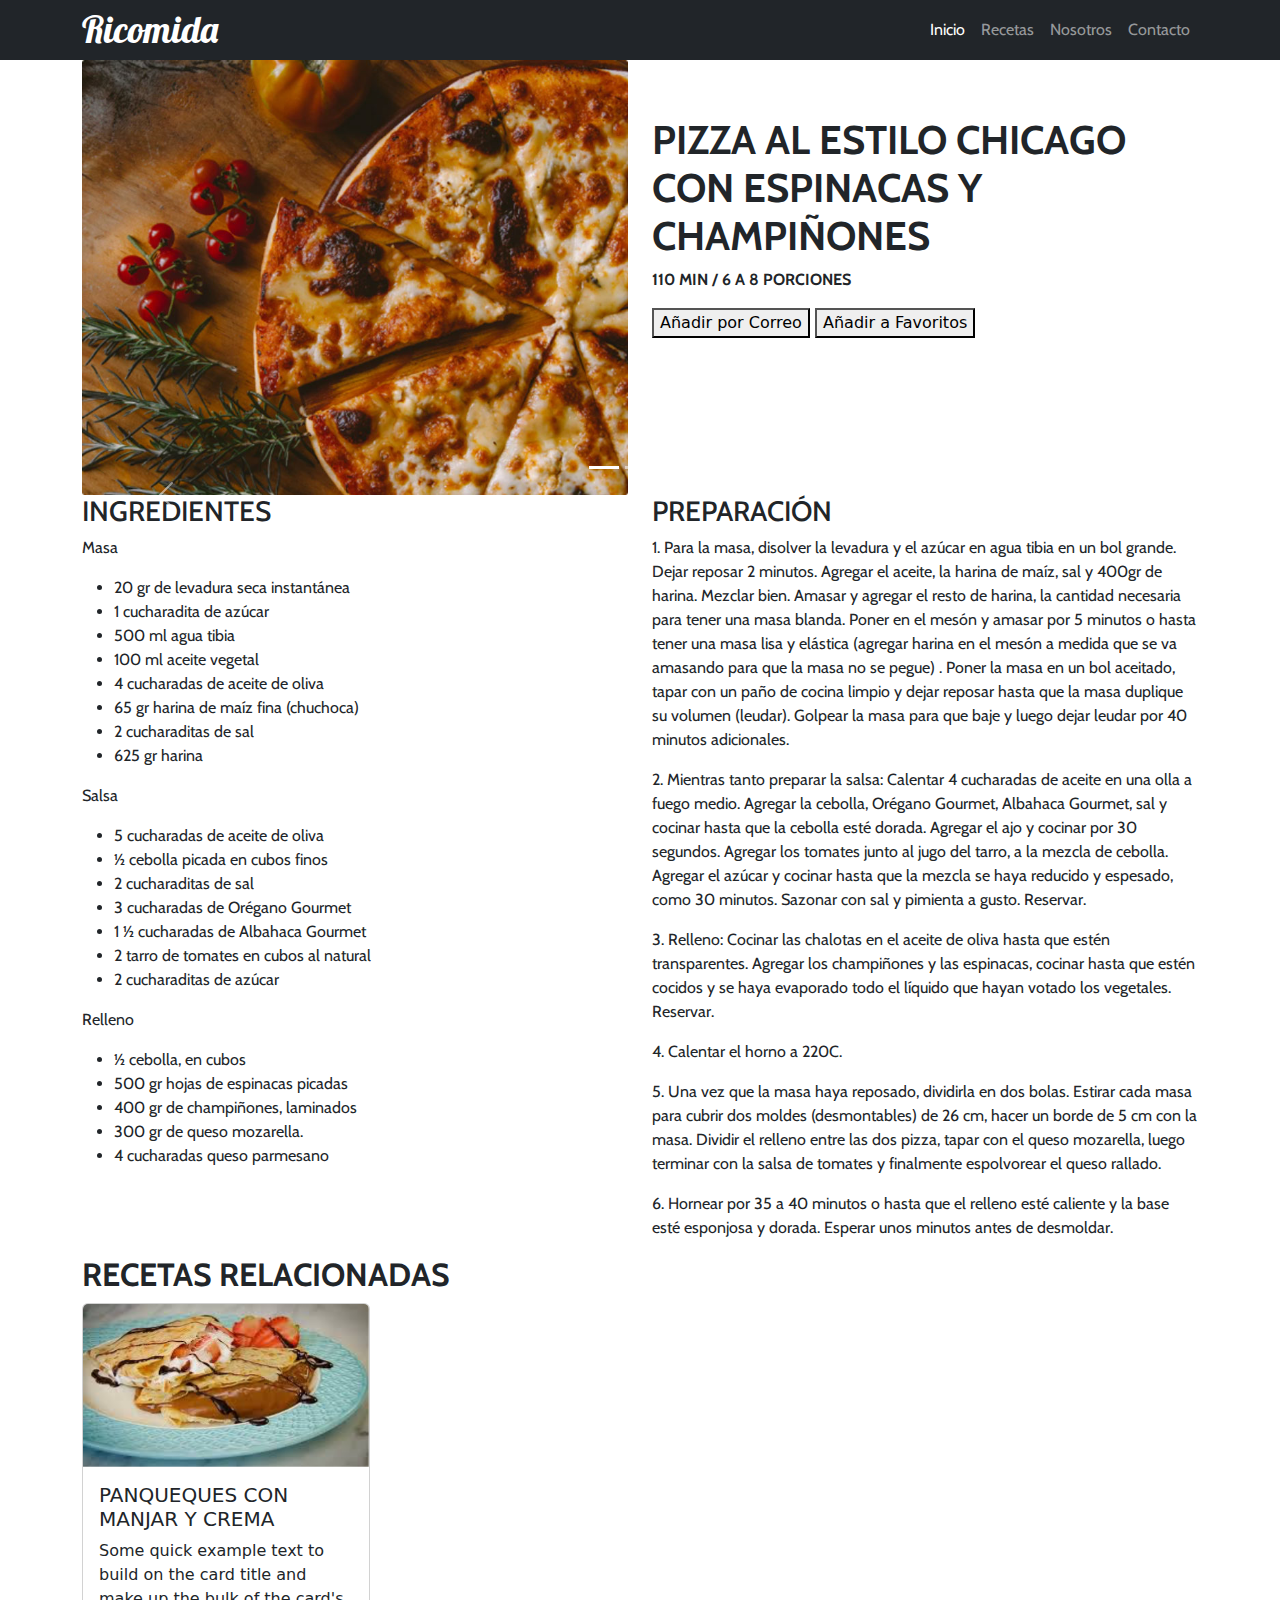
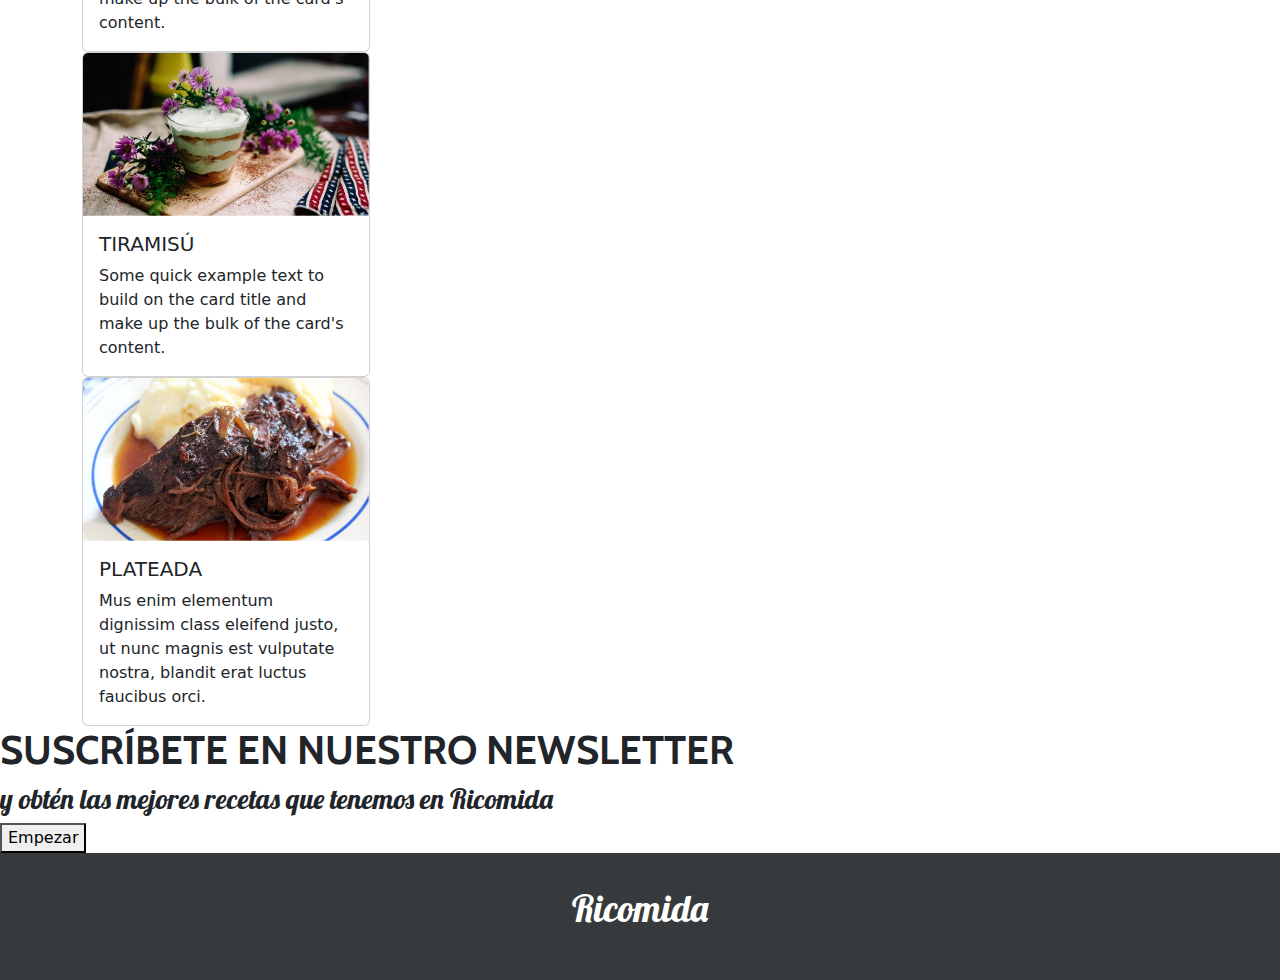
==== ricomida.html @ 4d466d56 "Correccion seccion receta" ====
<!DOCTYPE html>
<html lang="es">
  <head>
    <meta charset="UTF-8" />
    <meta name="viewport" content="width=device-width, initial-scale=1.0" />
    <title>Ricomida</title>
    <link
      href="https://cdn.jsdelivr.net/npm/bootstrap@5.3.3/dist/css/bootstrap.min.css"
      rel="stylesheet"
      integrity="sha384-QWTKZyjpPEjISv5WaRU9OFeRpok6YctnYmDr5pNlyT2bRjXh0JMhjY6hW+ALEwIH"
      crossorigin="anonymous"
    />
    <link rel="stylesheet" href="./assets/css/ricomida.css" />
  </head>
  <body>
    <nav class="navbar navbar-expand-lg bg-dark" data-bs-theme="dark">
      <div class="container">
        <a class="navbar-brand nav-titulo" href="#">Ricomida</a>
        <button
          class="navbar-toggler"
          type="button"
          data-bs-toggle="collapse"
          data-bs-target="#navbarSupportedContent"
          aria-controls="navbarSupportedContent"
          aria-expanded="false"
          aria-label="Toggle navigation"
        >
          <span class="navbar-toggler-icon"></span>
        </button>
        <div class="collapse navbar-collapse" id="navbarSupportedContent">
          <ul class="navbar-nav ms-auto mb-2 mb-lg-0 cabin-Regular">
            <li class="nav-item">
              <a class="nav-link active" aria-current="page" href="#">Inicio</a>
            </li>
            <li class="nav-item">
              <a class="nav-link" href="#">Recetas</a>
            </li>
            </li>
            <li class="nav-item">
              <a class="nav-link" href="#">Nosotros</a>
            </li>
            <li class="nav-item">
              <a class="nav-link" href="#">Contacto</a>
            </li>

        </ul>
        </div>
      </div>
    </nav>
    <header>
      <div class="container">
        <div class="row">
          <div class="col-lg-6 col-xl-6">
            <img src="./assets/img/principal.jpg" alt="imgen pizza" class="img-fluid"/>
          </div>
          <div class="col-lg-6 col-xl-6">
            <h2 class="cabin-Bold texto">
              PIZZA AL ESTILO CHICAGO CON ESPINACAS Y CHAMPIÑONES
            </h2>
            <div>
              <p class="cabin-Bold">110 MIN / 6 A 8 PORCIONES</p>
            </div>
            <div>
              <button>Añadir por Correo</button>
              <button>Añadir a Favoritos</button>
            </div>
          </div>
        </div>
      </div>
    </header>
    <main>
      <div class="container">
        <section>
          <div id="carouselExampleIndicators" class="carousel slide">
            <div class="carousel-indicators">
              <button
                type="button"
                data-bs-target="#carouselExampleIndicators"
                data-bs-slide-to="0"
                class="active"
                aria-current="true"
                aria-label="Slide 1"
              ></button>
              <button
                type="button"
                data-bs-target="#carouselExampleIndicators"
                data-bs-slide-to="1"
                aria-label="Slide 2"
              ></button>
              <button
                type="button"
                data-bs-target="#carouselExampleIndicators"
                data-bs-slide-to="2"
                aria-label="Slide 3"
              ></button>
            </div>
            <div class="carousel-inner">
              <div class="carousel-item">
                <img
                  src="./assets/img/slider-1.png"
                  class="d-block w-100"
                  alt="imagen del carrusel"
                />
                <img
                  src="./assets/img/slider-2.png"
                  class="d-block w-100"
                  alt="imagen del carrusel"
                />
                <img
                  src="./assets/img/slider-3.png"
                  class="d-block w-100"
                  alt="imagen del carrusel"
                />
                <img
                  src="./assets/img/slider-4.png"
                  class="d-block w-100"
                  alt="imagen del carrusel"
                />
              </div>
              <div class="carousel-item">
                <img
                  src="./assets/img/slider-5.png"
                  class="d-block w-100"
                  alt="imagen del carrusel"
                />
                <img
                  src="./assets/img/slider-6.png"
                  class="d-block w-100"
                  alt="imagen del carrusel"
                />
                <img
                  src="./assets/img/slider-7.png"
                  class="d-block w-100"
                  alt="imagen del carrusel"
                />
                <img
                  src="./assets/img/slider-8.png"
                  class="d-block w-100"
                  alt="imagen del carrusel"
                />
              </div>
            </div>
            <button
              class="carousel-control-prev"
              type="button"
              data-bs-target="#carouselExampleIndicators"
              data-bs-slide="prev"
            >
              <span
                class="carousel-control-prev-icon"
                aria-hidden="true"
              ></span>
              <span class="visually-hidden">Previous</span>
            </button>
            <button
              class="carousel-control-next"
              type="button"
              data-bs-target="#carouselExampleIndicators"
              data-bs-slide="next"
            >
              <span
                class="carousel-control-next-icon"
                aria-hidden="true"
              ></span>
              <span class="visually-hidden">Next</span>
            </button>
          </div>
        </section>
        <section>
          <div class="row cabin-Regular">
            <div class="col-lg-6 col-xl-6">
              <h3>INGREDIENTES</h3>
              <p>Masa</p>
              <ul>
                <li>20 gr de levadura seca instantánea</li>
                <li>1 cucharadita de azúcar</li>
                <li>500 ml agua tibia</li>
                <li>100 ml aceite vegetal</li>
                <li>4 cucharadas de aceite de oliva</li>
                <li>65 gr harina de maíz fina (chuchoca)</li>
                <li>2 cucharaditas de sal</li>
                <li>625 gr harina</li>
              </ul>
              <p>Salsa</p>
              <ul>
                <li>5 cucharadas de aceite de oliva</li>
                <li>½ cebolla picada en cubos finos</li>
                <li>2 cucharaditas de sal</li>
                <li>3 cucharadas de Orégano Gourmet</li>
                <li>1 ½ cucharadas de Albahaca Gourmet</li>
                <li>2 tarro de tomates en cubos al natural</li>
                <li>2 cucharaditas de azúcar</li>
              </ul>
              <p>Relleno</p>
              <ul>
                <li>½ cebolla, en cubos</li>
                <li>500 gr hojas de espinacas picadas</li>
                <li>400 gr de champiñones, laminados</li>
                <li>300 gr de queso mozarella.</li>
                <li>4 cucharadas queso parmesano</li>
              </ul>
            </div>
          <div class="col-lg-6 col-xl-6">
            <h3>PREPARACIÓN</h3>
            <p>
              1. Para la masa, disolver la levadura y el azúcar en agua tibia en
              un bol grande. Dejar reposar 2 minutos. Agregar el aceite, la
              harina de maíz, sal y 400gr de harina. Mezclar bien. Amasar y
              agregar el resto de harina, la cantidad necesaria para tener una
              masa blanda. Poner en el mesón y amasar por 5 minutos o hasta
              tener una masa lisa y elástica (agregar harina en el mesón a
              medida que se va amasando para que la masa no se pegue) . Poner la
              masa en un bol aceitado, tapar con un paño de cocina limpio y
              dejar reposar hasta que la masa duplique su volumen (leudar).
              Golpear la masa para que baje y luego dejar leudar por 40 minutos
              adicionales.
            </p>
            <p>
              2. Mientras tanto preparar la salsa: Calentar 4 cucharadas de
              aceite en una olla a fuego medio. Agregar la cebolla, Orégano
              Gourmet, Albahaca Gourmet, sal y cocinar hasta que la cebolla esté
              dorada. Agregar el ajo y cocinar por 30 segundos. Agregar los
              tomates junto al jugo del tarro, a la mezcla de cebolla. Agregar
              el azúcar y cocinar hasta que la mezcla se haya reducido y
              espesado, como 30 minutos. Sazonar con sal y pimienta a gusto.
              Reservar.
            </p>
            <p>
              3. Relleno: Cocinar las chalotas en el aceite de oliva hasta que
              estén transparentes. Agregar los champiñones y las espinacas,
              cocinar hasta que estén cocidos y se haya evaporado todo el
              líquido que hayan votado los vegetales. Reservar.
            </p>
            <p>4. Calentar el horno a 220C.</p>
            <p>
              5. Una vez que la masa haya reposado, dividirla en dos bolas.
              Estirar cada masa para cubrir dos moldes (desmontables) de 26 cm,
              hacer un borde de 5 cm con la masa. Dividir el relleno entre las
              dos pizza, tapar con el queso mozarella, luego terminar con la
              salsa de tomates y finalmente espolvorear el queso rallado.
            </p>

            <p>
              6. Hornear por 35 a 40 minutos o hasta que el relleno esté
              caliente y la base esté esponjosa y dorada. Esperar unos minutos
              antes de desmoldar.
            </p>
          </div>
          </div>
        </section>
        <section>
          <div class="row">
            <h2 class="cabin-Bold">RECETAS RELACIONADAS</h2>
            <article>
              <div class="card" style="width: 18rem">
                <img
                  src="./assets/img/recipe-card-1.png"
                  class="card-img-top"
                  alt="..."
                />
                <div class="card-body">
                  <h5 class="card-title">PANQUEQUES CON MANJAR Y CREMA</h5>
                  <p class="card-text">
                    Some quick example text to build on the card title and make
                    up the bulk of the card's content.
                  </p>
                </div>
              </div>
            </article>
            <article>
              <div class="card" style="width: 18rem">
                <img
                  src="./assets/img/recipe-card-2.png"
                  class="card-img-top"
                  alt="..."
                />
                <div class="card-body">
                  <h5 class="card-title">TIRAMISÚ</h5>
                  <p class="card-text">
                    Some quick example text to build on the card title and make
                    up the bulk of the card's content.
                  </p>
                </div>
              </div>
            </article>
            <article>
              <div class="card" style="width: 18rem">
                <img
                  src="./assets/img/recipe-card-3.png"
                  class="card-img-top"
                  alt="..."
                />
                <div class="card-body">
                  <h5 class="card-title">PLATEADA</h5>
                  <p class="card-text">
                    Mus enim elementum dignissim class eleifend justo, ut nunc
                    magnis est vulputate nostra, blandit erat luctus faucibus
                    orci.
                  </p>
                </div>
              </div>
            </article>
          </div>
        </section>
      </div>
      <section>
        <h1 class="cabin-Bold">SUSCRÍBETE EN NUESTRO NEWSLETTER</h1>
        <h3 class="lobster-regular">
          y obtén las mejores recetas que tenemos en <span>Ricomida</span>
        </h3>
        <button type="button">Empezar</button>
      </section>
    </main>
    <footer>
      <p class="lobster-regular">Ricomida</p>
    </footer>
    <script
      src="https://cdn.jsdelivr.net/npm/bootstrap@5.3.3/dist/js/bootstrap.bundle.min.js"
      integrity="sha384-YvpcrYf0tY3lHB60NNkmXc5s9fDVZLESaAA55NDzOxhy9GkcIdslK1eN7N6jIeHz"
      crossorigin="anonymous"
    ></script>
    <script
      src="https://code.jquery.com/jquery-3.7.1.js"
      integrity="sha256-eKhayi8LEQwp4NKxN+CfCh+3qOVUtJn3QNZ0TciWLP4="
      crossorigin="anonymous"
    ></script>
  </body>
</html>
---- assets/css/ricomida.css ----
@import url('https://fonts.googleapis.com/css2?family=Cabin:ital,wght@0,400..700;1,400..700&family=Lobster&display=swap');

:root{
 --negro: #373A3C;
 --gris: #dddddd;
}

/* fonts */

.cabin-Regular {
    font-family: "Cabin", sans-serif;
    font-optical-sizing: auto;
    font-weight: 400;
    font-style: normal;
    font-variation-settings:
        "wdth" 100;
}

.cabin-Bold {
    font-family: "Cabin", sans-serif;
    font-optical-sizing: auto;
    font-weight: 700;
    font-style: normal;
    font-variation-settings:
        "wdth" 100;
}

.lobster-regular {
    font-family: "Lobster", sans-serif;
    font-weight: 400;
    font-style: normal;
}

nav{
    height: 60px !important;
}

.nav-titulo{
    font-family: "Lobster", sans-serif;
    font-size: 37px;
}

.texto{
    margin-top: 56px;
    font-size: 40px;
}


footer{
    display: flex;
    justify-content: center;
    align-items: center;
    background-color: var(--negro);
    color: white;
    width: 100%;
    height: 127px;
    font-size: 37px;
}
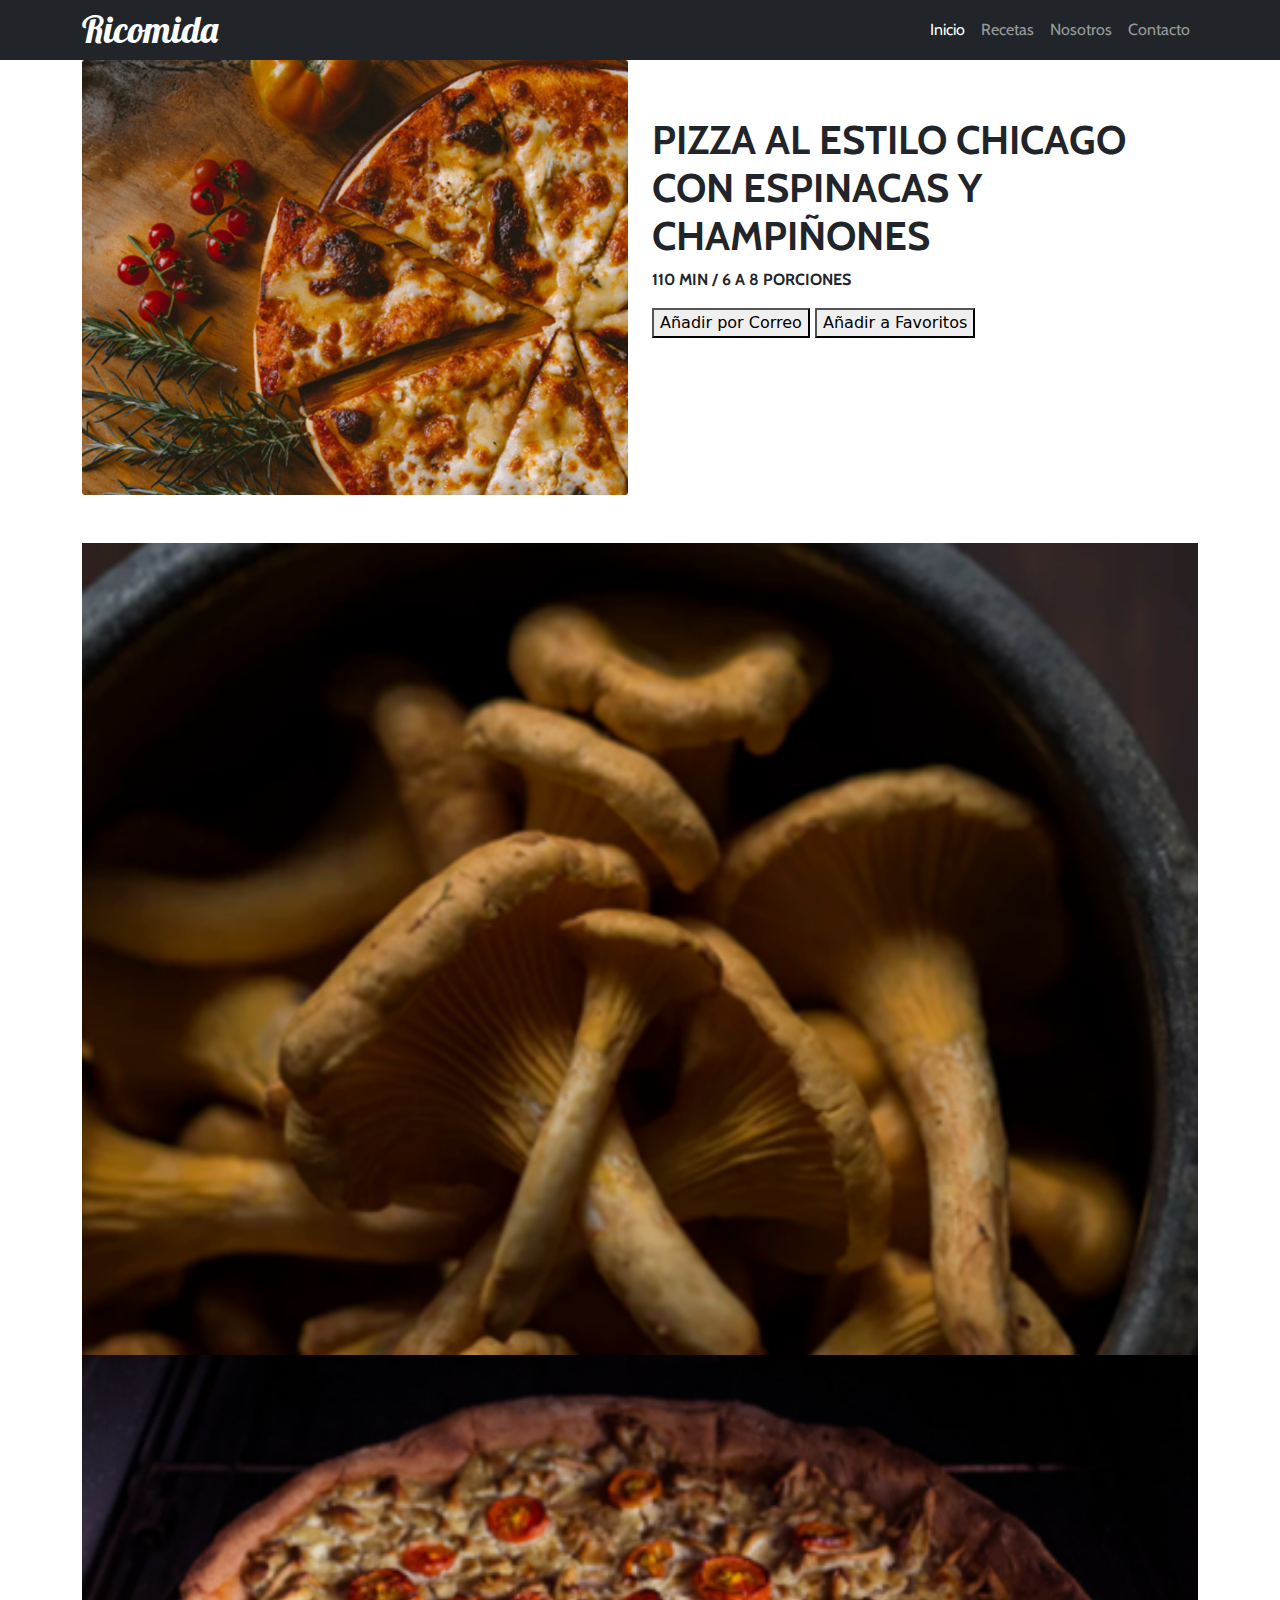
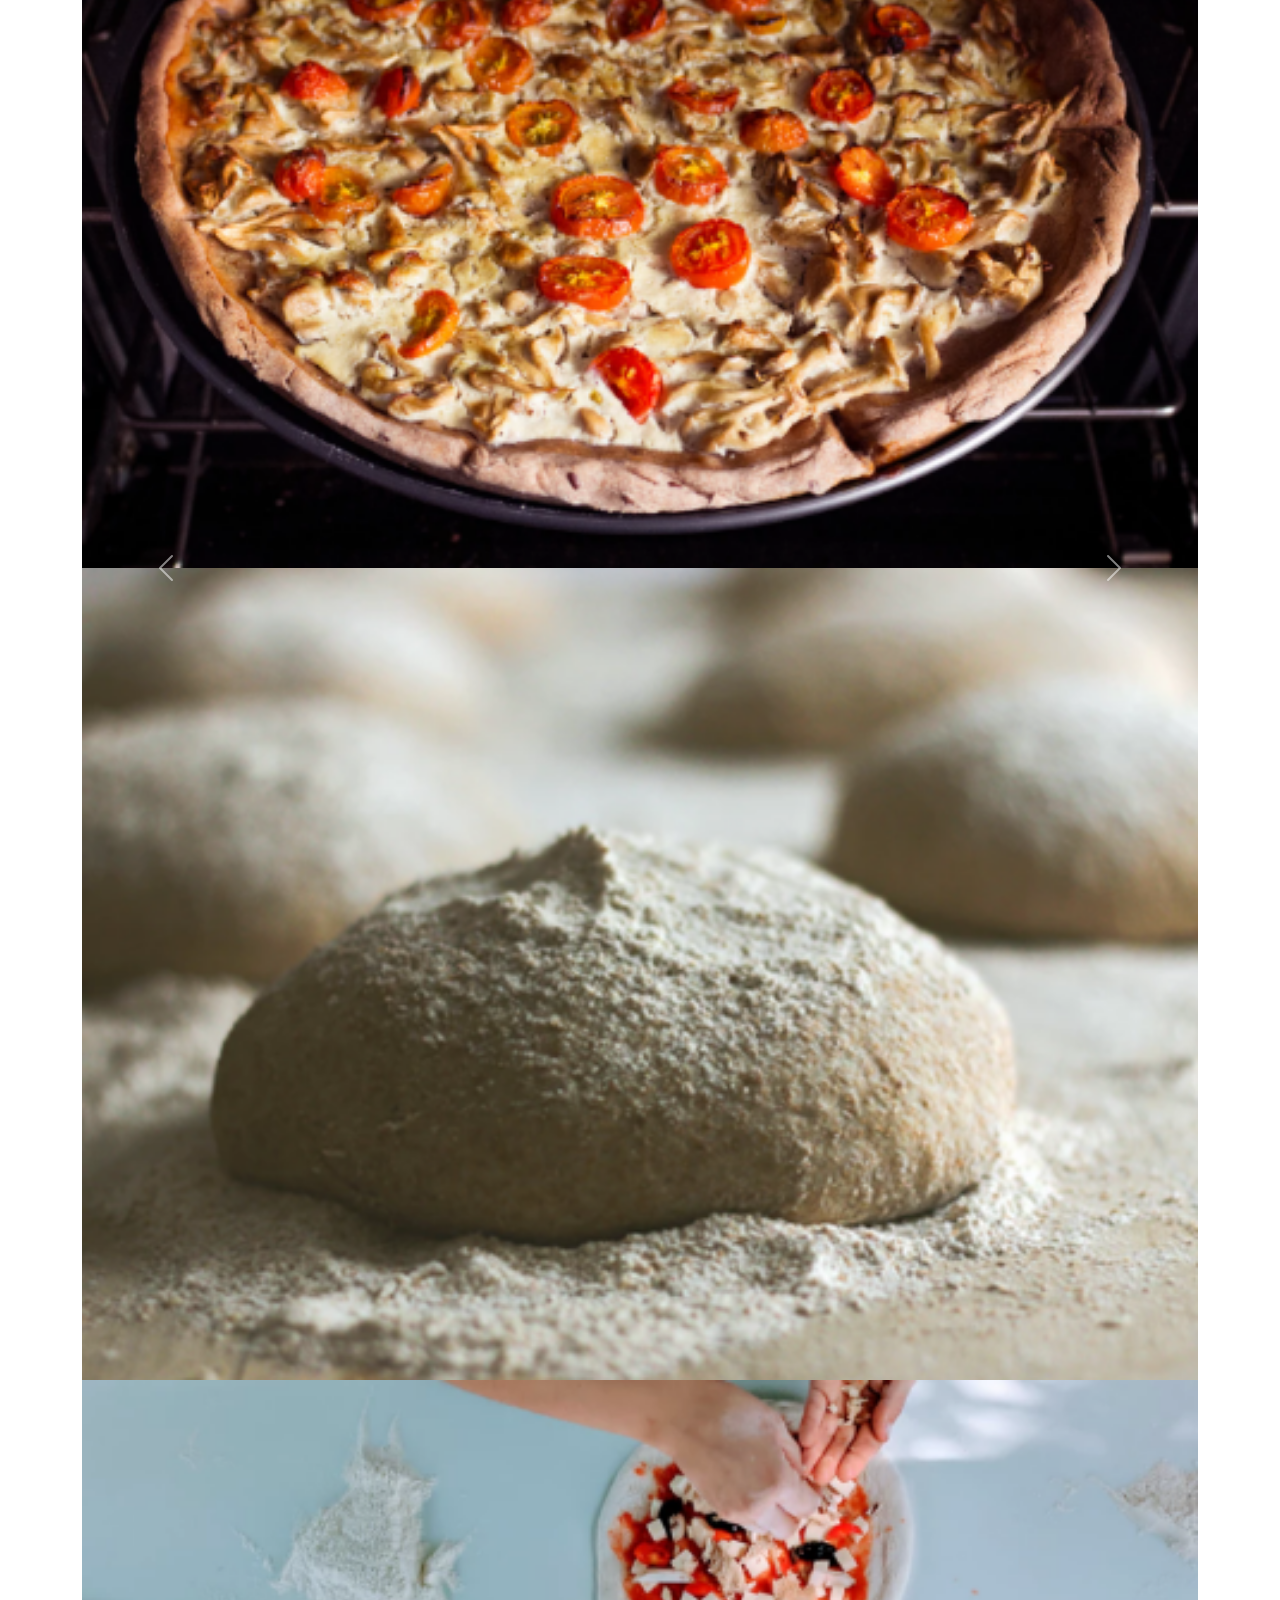
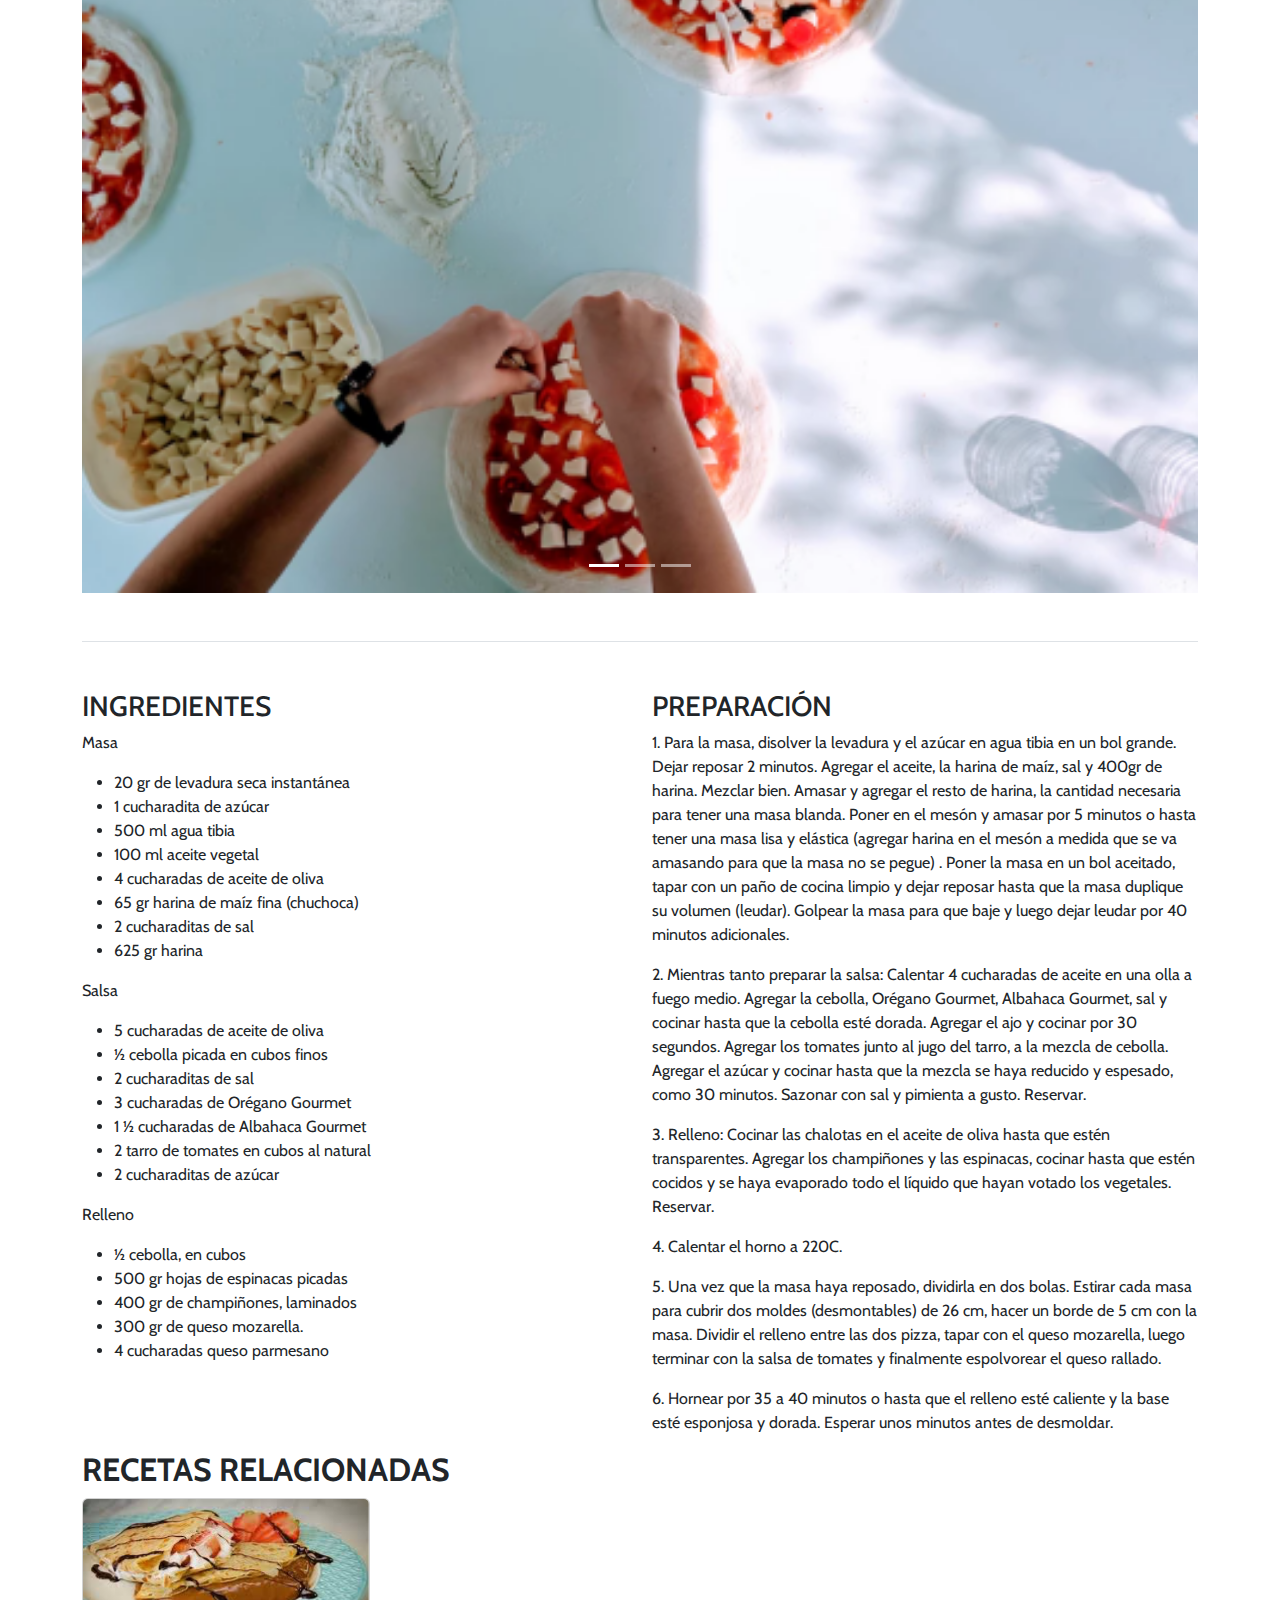
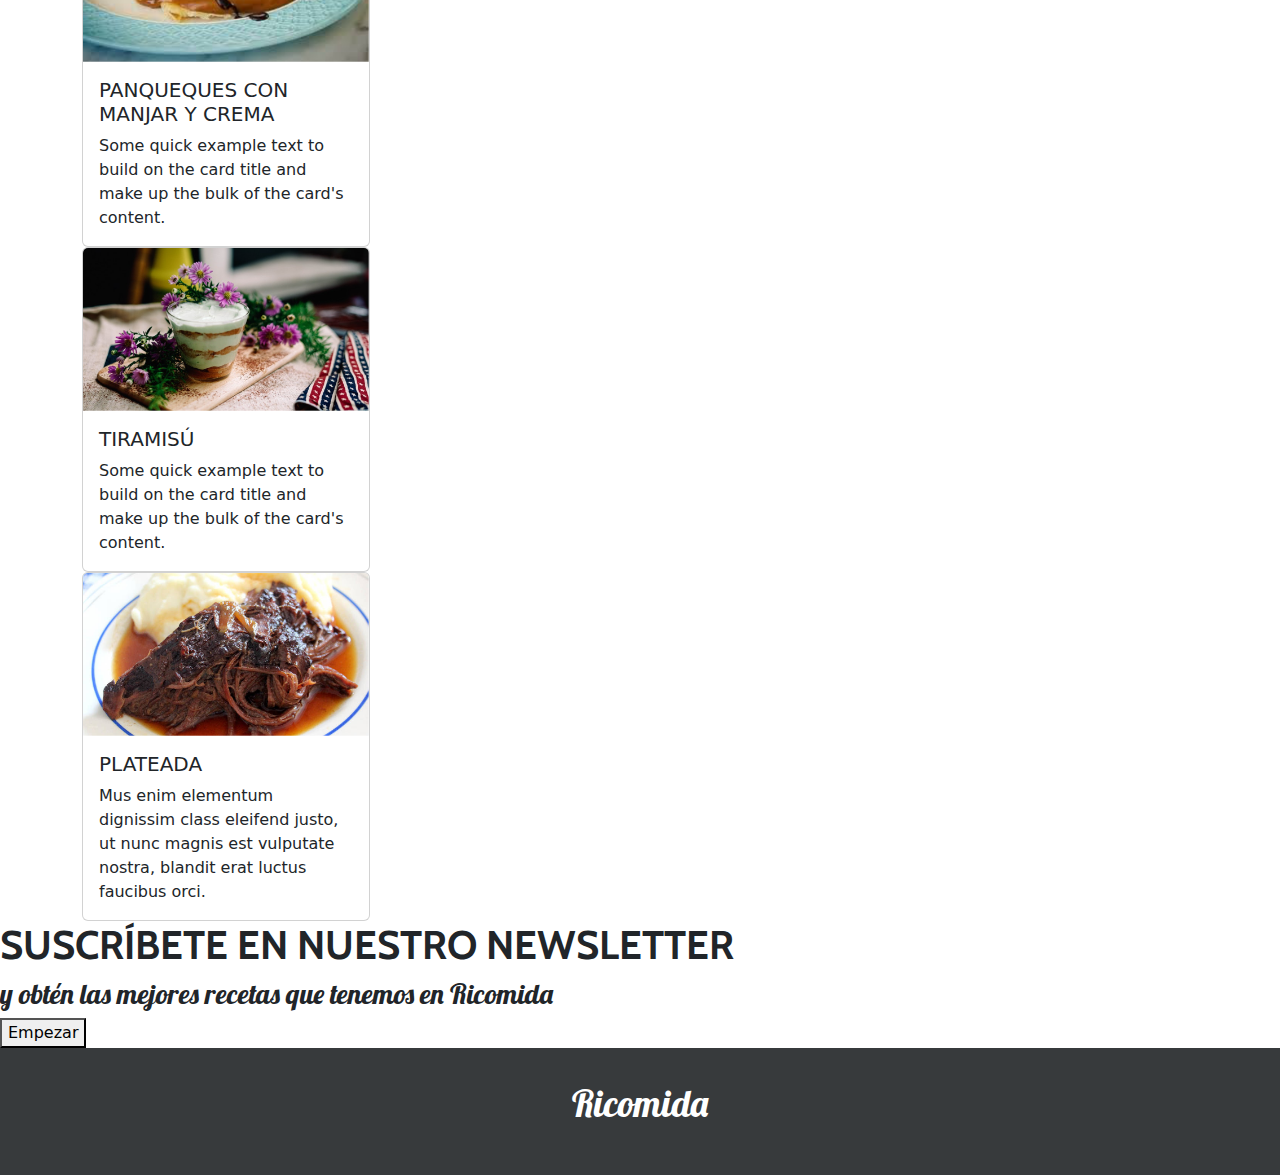
==== commit b20ee4d0: "Carrusel" ====
--- a/ricomida.html
+++ b/ricomida.html
@@ -70,7 +70,7 @@
     </header>
     <main>
       <div class="container">
-        <section>
+        <section class="my-5 d-lg-block d-xl-block border-bottom pb-5">
           <div id="carouselExampleIndicators" class="carousel slide">
             <div class="carousel-indicators">
               <button
@@ -95,8 +95,9 @@
               ></button>
             </div>
             <div class="carousel-inner">
-              <div class="carousel-item">
-                <img
+              <div class="carousel-item active">
+                <div class="row">
+                  <img
                   src="./assets/img/slider-1.png"
                   class="d-block w-100"
                   alt="imagen del carrusel"
@@ -116,6 +117,8 @@
                   class="d-block w-100"
                   alt="imagen del carrusel"
                 />
+                </div>
+                
               </div>
               <div class="carousel-item">
                 <img
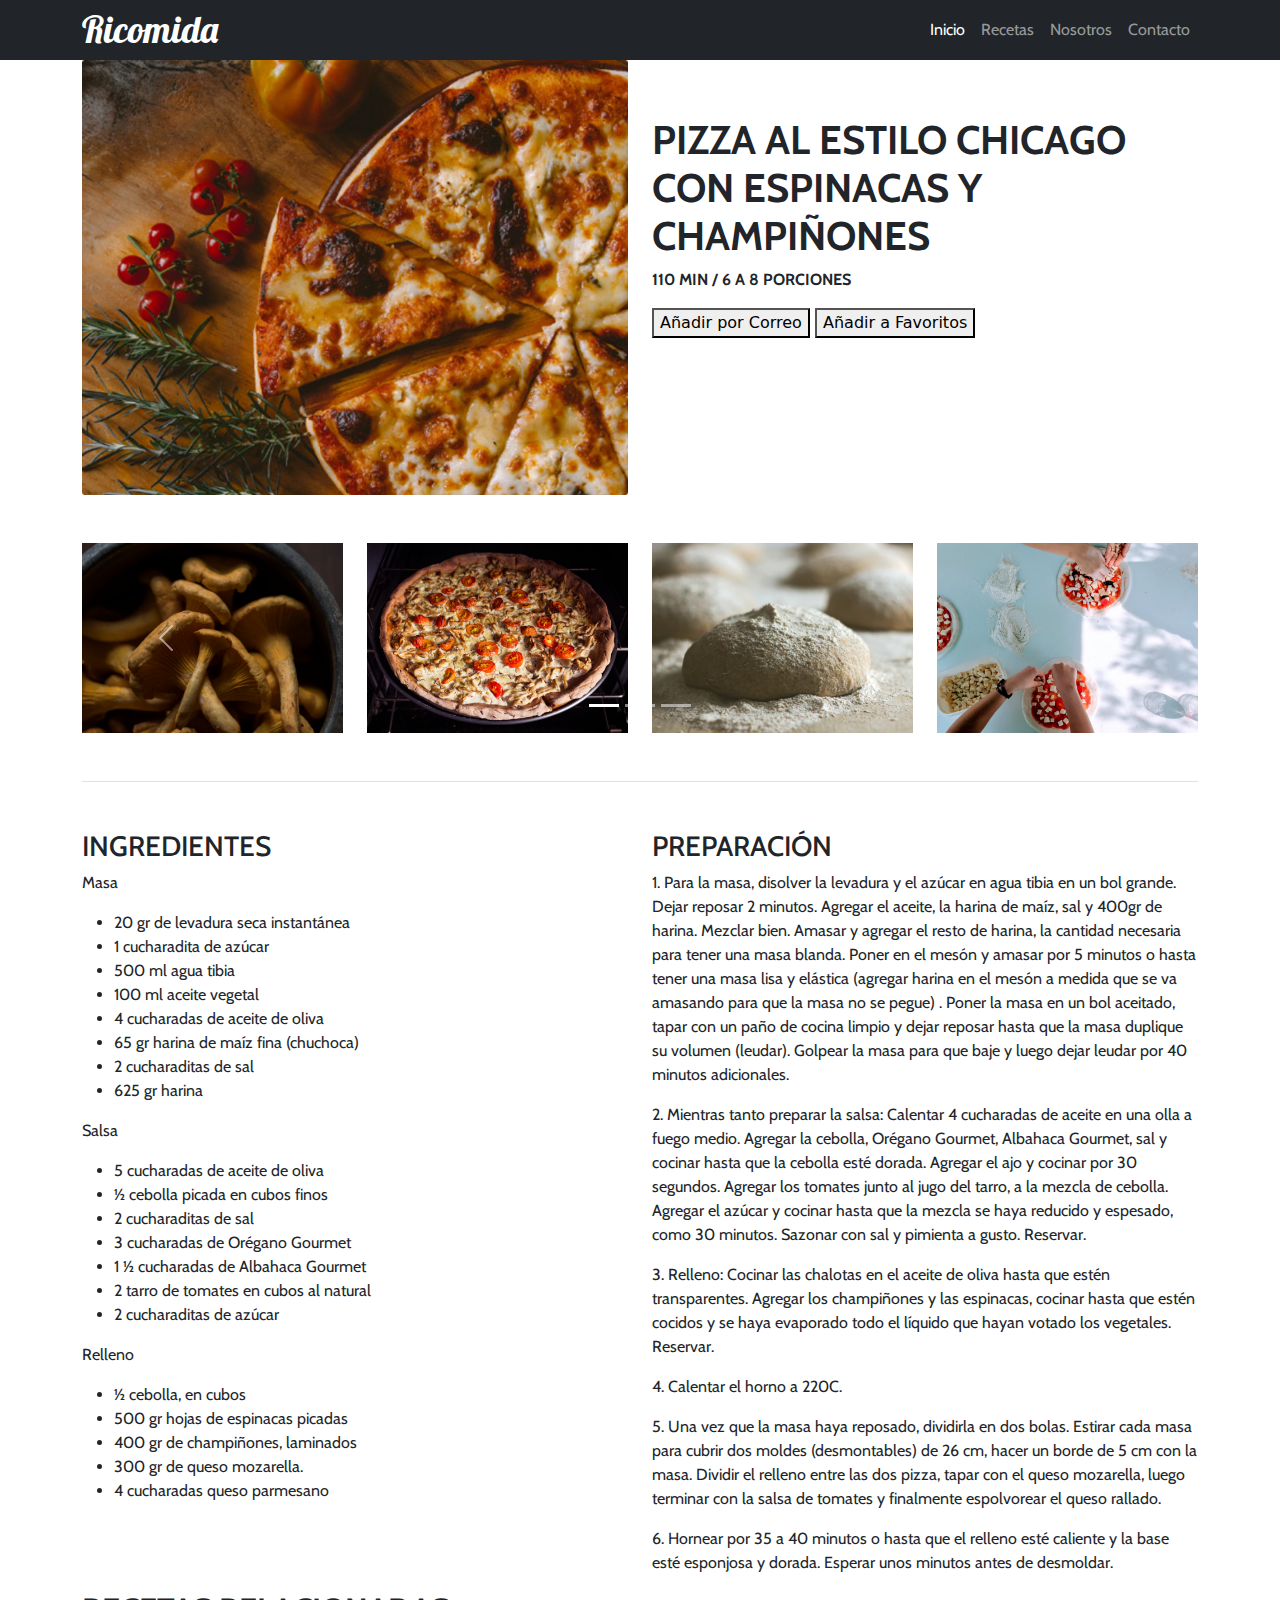
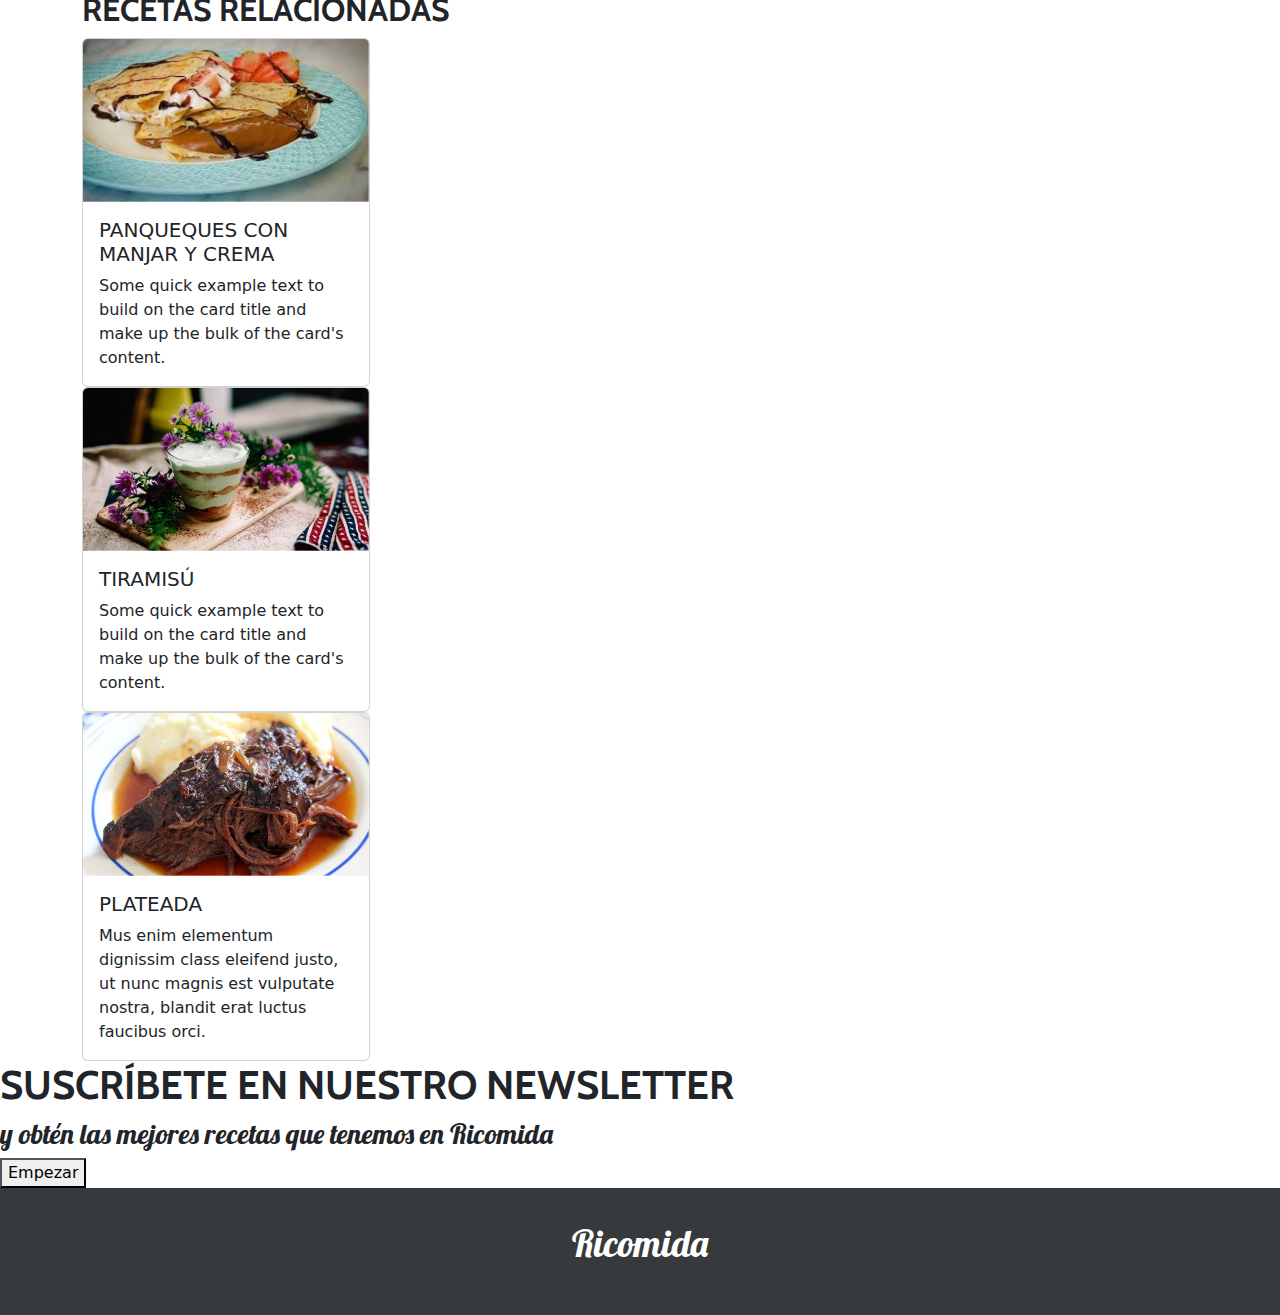
==== commit 1469d56e: "Culminado Carrusel" ====
--- a/ricomida.html
+++ b/ricomida.html
@@ -97,50 +97,71 @@
             <div class="carousel-inner">
               <div class="carousel-item active">
                 <div class="row">
+                  <div class="col-lg-3">
+                    <img
+                    src="./assets/img/slider-1.png"
+                    class="img-fluid"
+                    alt="imagen del carrusel"
+                    />
+                  </div>
+                  <div class="col-lg-3">
+                    <img
+                    src="./assets/img/slider-2.png"
+                    class="img-fluid"
+                    alt="imagen del carrusel"
+                    />
+                  </div>
+                  <div class="col-lg-3">
+                    <img
+                    src="./assets/img/slider-3.png"
+                    class="img-fluid"
+                    alt="imagen del carrusel"
+                    />
+                  </div>
+                  <div class="col-lg-3">
+                    <img
+                  src="./assets/img/slider-4.png"
+                  class="img-fluid"
+                  alt="imagen del carrusel"
+                />
+                  </div>
+                </div>
+                
+              </div>
+              <div class="carousel-item">
+                <div class="row">
+                  <div class="col-lg-3">
+
+                    <img
+                    src="./assets/img/slider-5.png"
+                    class="img-fluid"
+                    alt="imagen del carrusel"
+                    />
+                  </div>
+                  <div class="col-lg-3">
+                    <img
+                  src="./assets/img/slider-6.png"
+                  class="img-fluid"
+                  alt="imagen del carrusel"
+                />
+                  </div>
+                <div class="col-lg-3">
                   <img
-                  src="./assets/img/slider-1.png"
-                  class="d-block w-100"
+                  src="./assets/img/slider-7.png"
+                  class="img-fluid"
                   alt="imagen del carrusel"
                 />
-                <img
-                  src="./assets/img/slider-2.png"
-                  class="d-block w-100"
+                </div>
+                <div class="col-lg-3">
+                  <img
+                  src="./assets/img/slider-8.png"
+                  class="img-fluid"
                   alt="imagen del carrusel"
                 />
-                <img
-                  src="./assets/img/slider-3.png"
-                  class="d-block w-100"
-                  alt="imagen del carrusel"
-                />
-                <img
-                  src="./assets/img/slider-4.png"
-                  class="d-block w-100"
-                  alt="imagen del carrusel"
-                />
                 </div>
                 
-              </div>
-              <div class="carousel-item">
-                <img
-                  src="./assets/img/slider-5.png"
-                  class="d-block w-100"
-                  alt="imagen del carrusel"
-                />
-                <img
-                  src="./assets/img/slider-6.png"
-                  class="d-block w-100"
-                  alt="imagen del carrusel"
-                />
-                <img
-                  src="./assets/img/slider-7.png"
-                  class="d-block w-100"
-                  alt="imagen del carrusel"
-                />
-                <img
-                  src="./assets/img/slider-8.png"
-                  class="d-block w-100"
-                  alt="imagen del carrusel"
-                />
+                </div>
+                
               </div>
             </div>
             <button
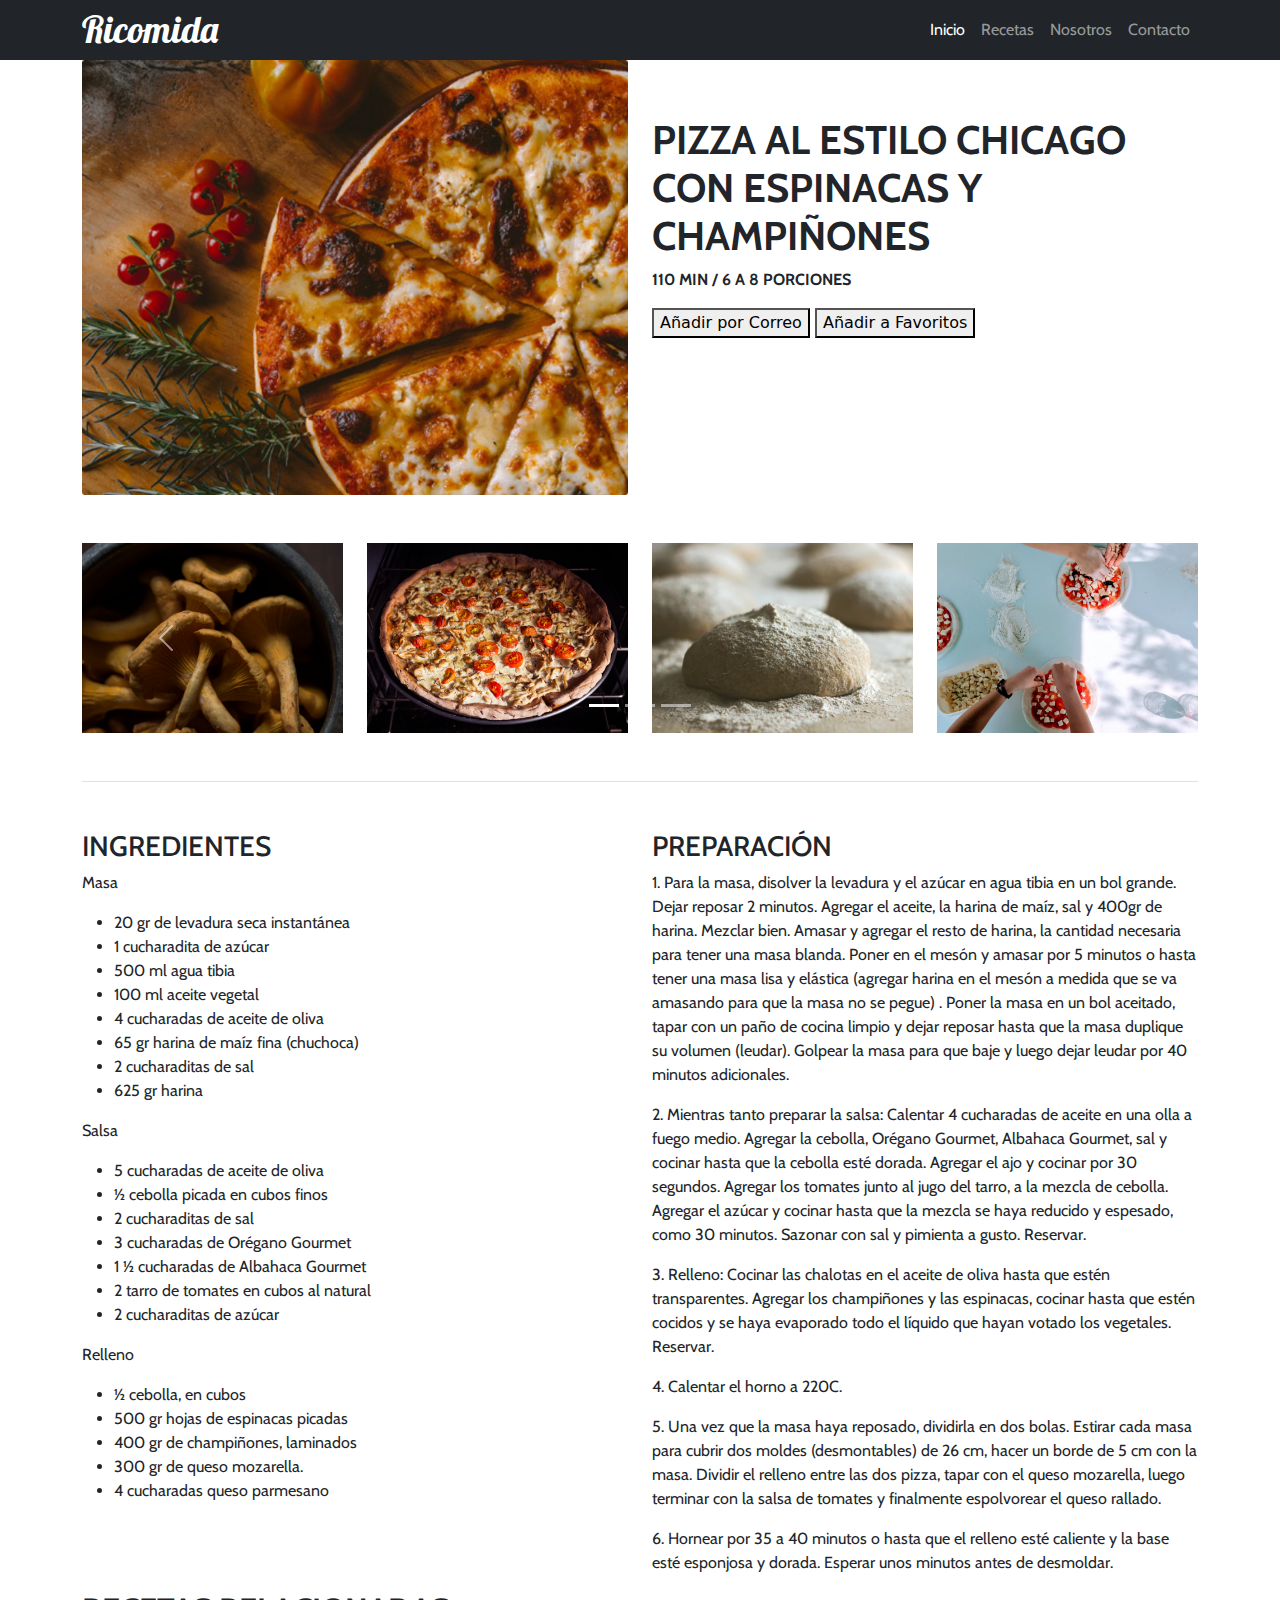
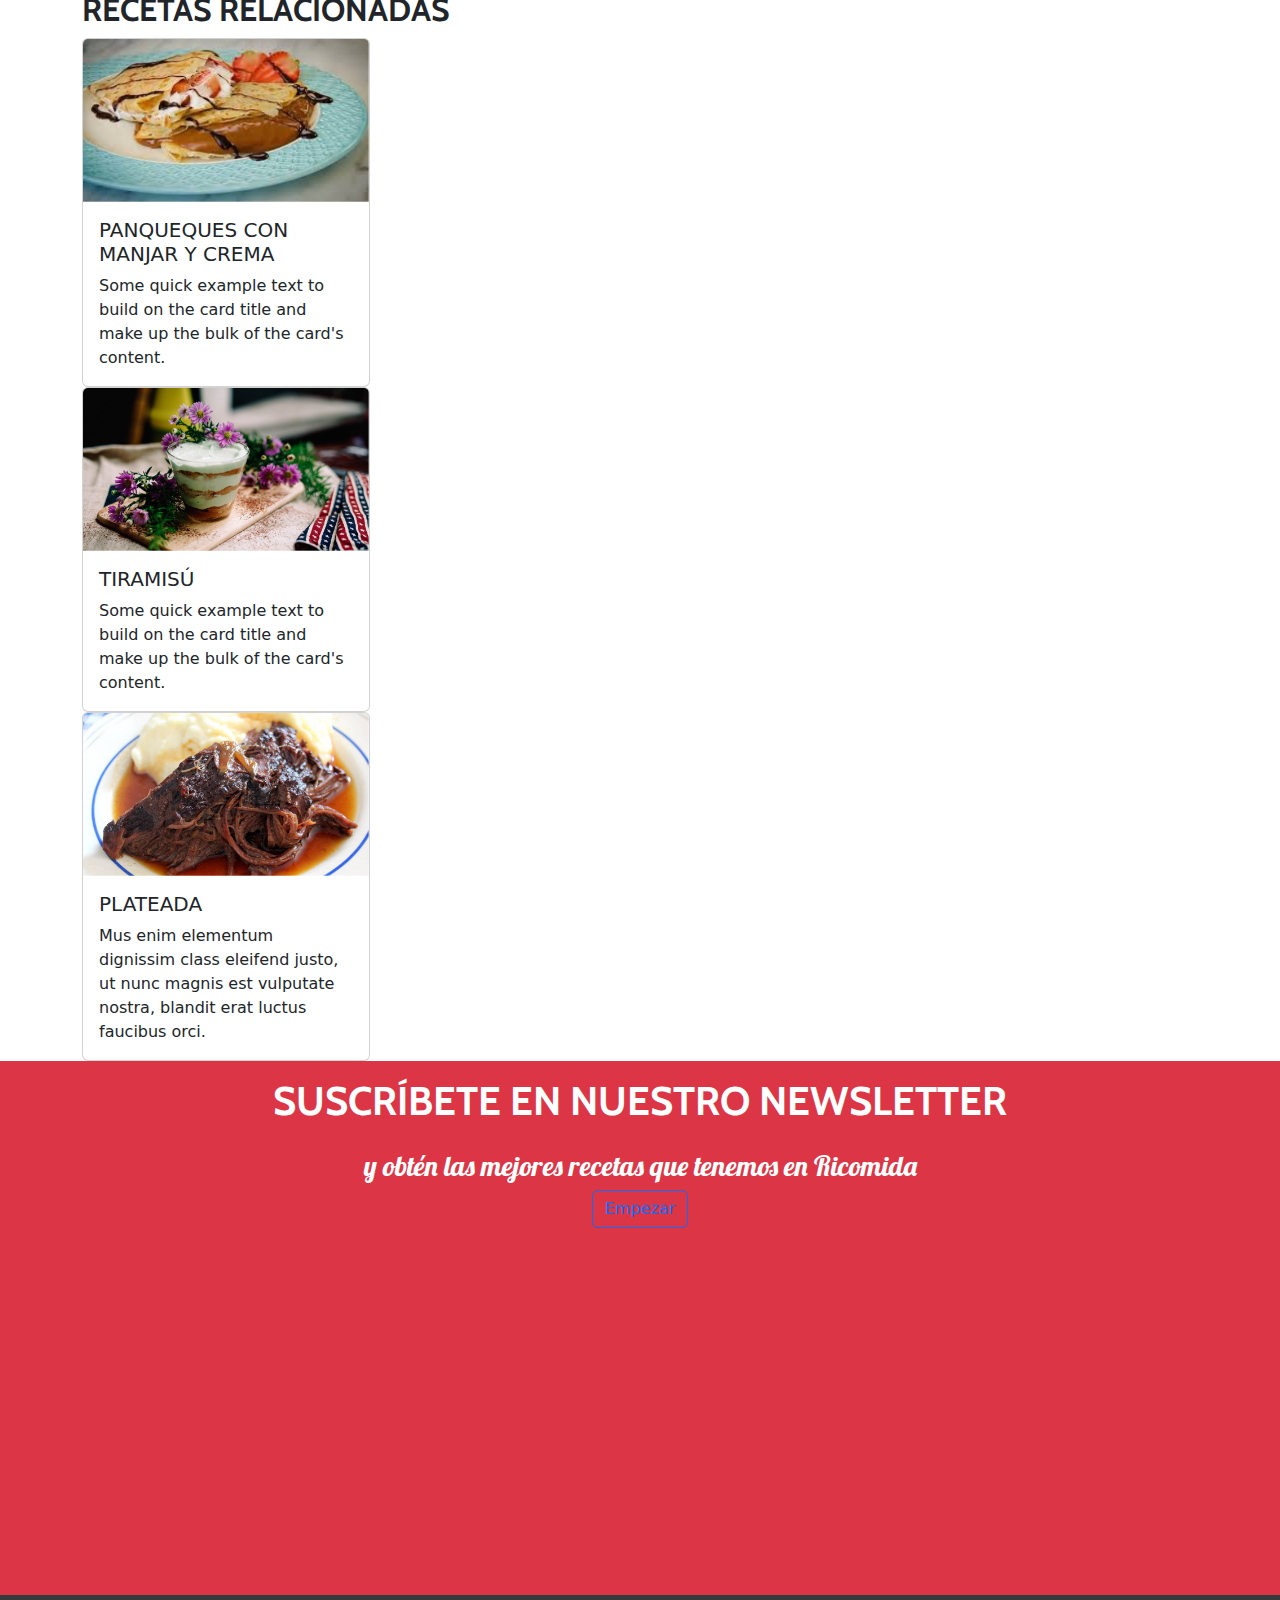
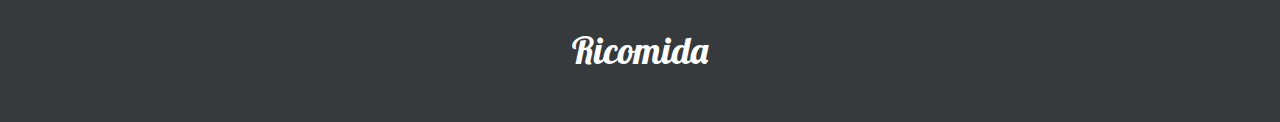
==== commit 01e759a4: "Newsletter" ====
--- a/ricomida.html
+++ b/ricomida.html
@@ -126,12 +126,10 @@
                 />
                   </div>
                 </div>
-                
               </div>
               <div class="carousel-item">
                 <div class="row">
                   <div class="col-lg-3">
-
                     <img
                     src="./assets/img/slider-5.png"
                     class="img-fluid"
@@ -159,9 +157,7 @@
                   alt="imagen del carrusel"
                 />
                 </div>
-                
-                </div>
-                
+                </div>
               </div>
             </div>
             <button
@@ -327,12 +323,12 @@
           </div>
         </section>
       </div>
-      <section>
-        <h1 class="cabin-Bold">SUSCRÍBETE EN NUESTRO NEWSLETTER</h1>
-        <h3 class="lobster-regular">
+      <section class="container-fluid bg-danger text-center text-white px-4 newsletter">
+        <h1 class="cabin-Bold pt-3">SUSCRÍBETE EN NUESTRO NEWSLETTER</h1>
+        <h3 class="lobster-regular mx-4 pt-3">
           y obtén las mejores recetas que tenemos en <span>Ricomida</span>
         </h3>
-        <button type="button">Empezar</button>
+        <button class="btn btn-outline-primary" type="button">Empezar</button>
       </section>
     </main>
     <footer>
--- a/assets/css/ricomida.css
+++ b/assets/css/ricomida.css
@@ -45,6 +45,10 @@
     font-size: 40px;
 }
 
+.newsletter{
+    width: 100%;
+    height: 534px;
+}
 
 footer{
     display: flex;
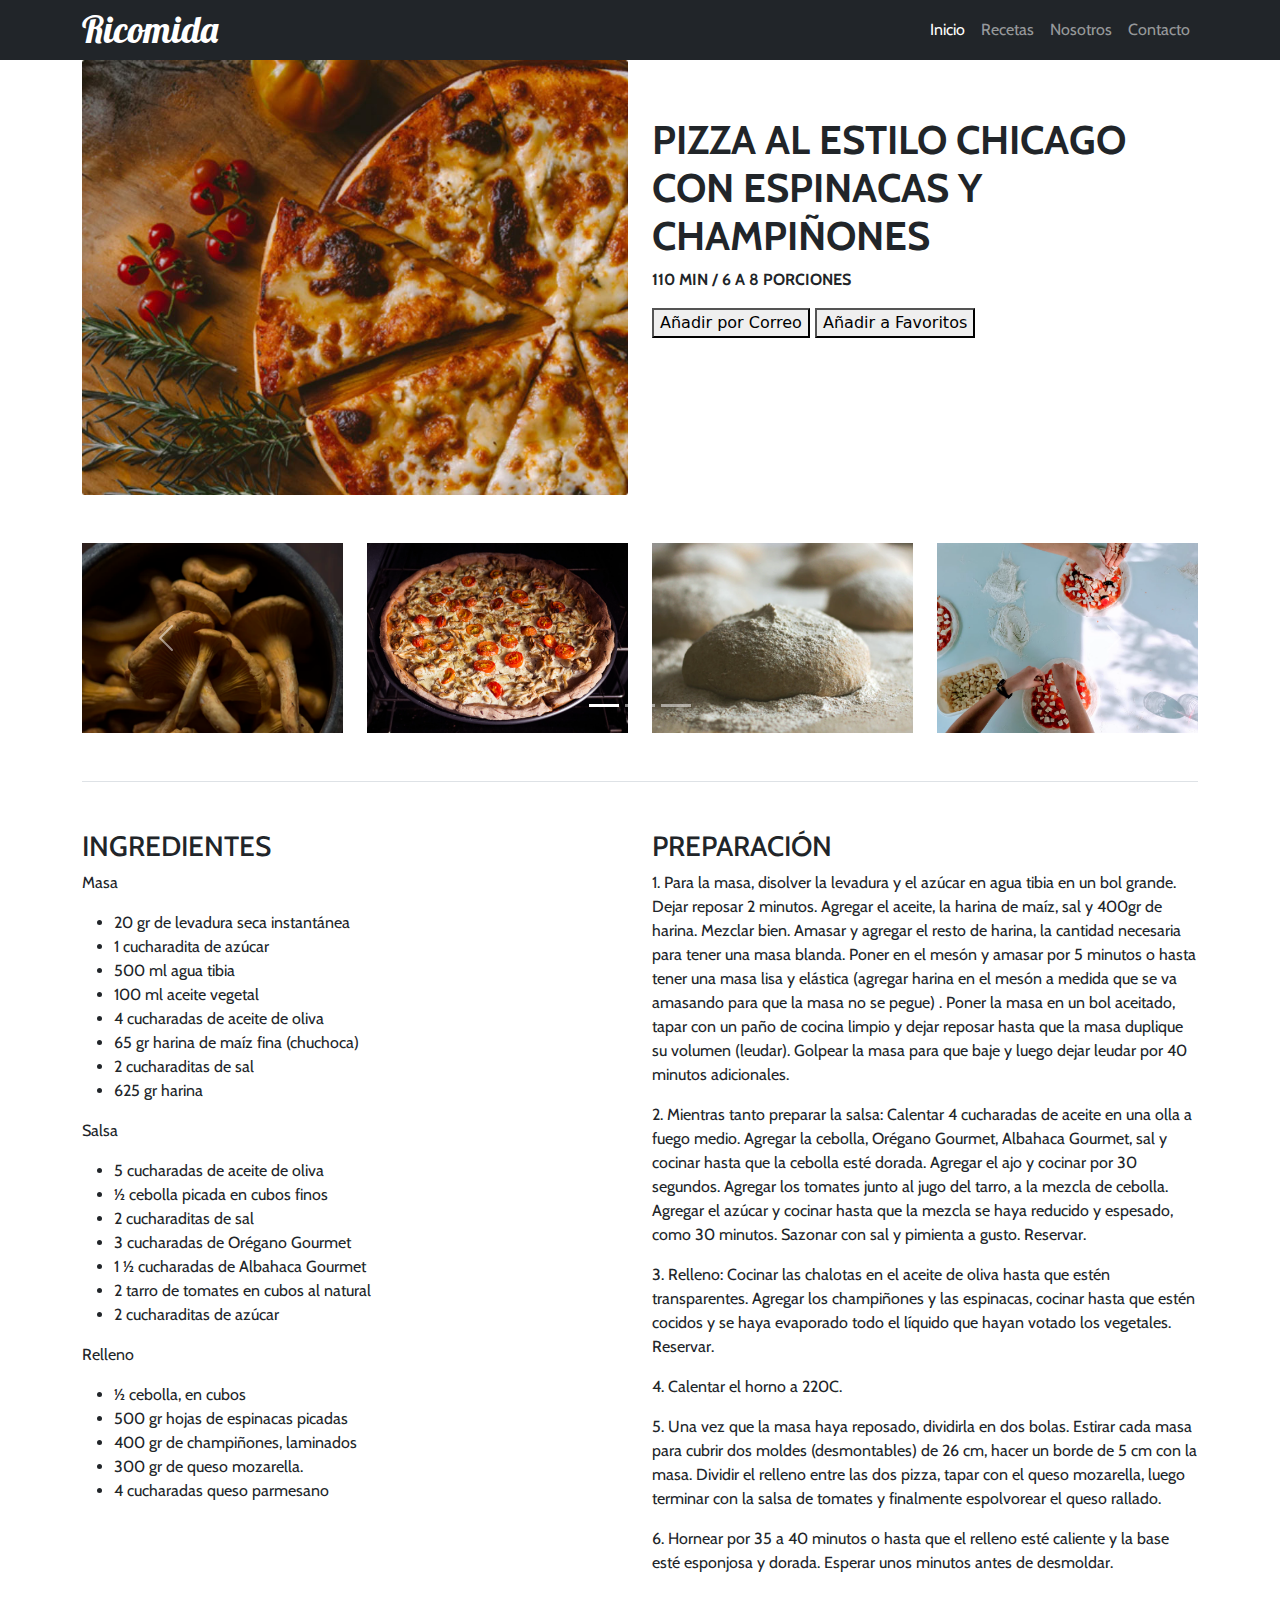
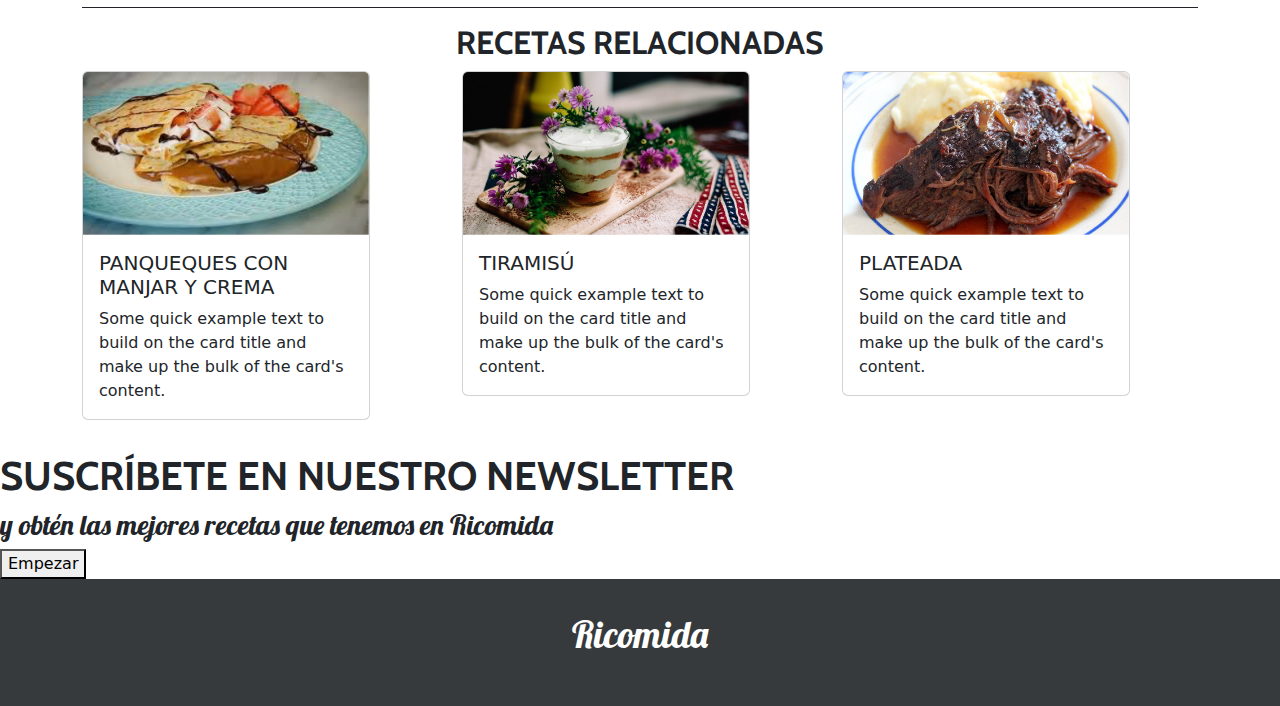
==== commit 885c39da: "Seccion recetas relacionadas" ====
--- a/ricomida.html
+++ b/ricomida.html
@@ -268,11 +268,11 @@
           </div>
           </div>
         </section>
-        <section>
+        <section class="py-3 my-3 border-dark border-top">
+          <h2 class="cabin-Bold text-center">RECETAS RELACIONADAS</h2>
           <div class="row">
-            <h2 class="cabin-Bold">RECETAS RELACIONADAS</h2>
-            <article>
-              <div class="card" style="width: 18rem">
+            <article class="col-lg-4">
+              <div class="card" style="width: 18rem;">
                 <img
                   src="./assets/img/recipe-card-1.png"
                   class="card-img-top"
@@ -287,8 +287,8 @@
                 </div>
               </div>
             </article>
-            <article>
-              <div class="card" style="width: 18rem">
+            <article class="col-lg-4">
+              <div class="card" style="width: 18rem;">
                 <img
                   src="./assets/img/recipe-card-2.png"
                   class="card-img-top"
@@ -303,8 +303,8 @@
                 </div>
               </div>
             </article>
-            <article>
-              <div class="card" style="width: 18rem">
+            <article class="col-lg-4">
+              <div class="card" style="width: 18rem;">
                 <img
                   src="./assets/img/recipe-card-3.png"
                   class="card-img-top"
@@ -313,9 +313,8 @@
                 <div class="card-body">
                   <h5 class="card-title">PLATEADA</h5>
                   <p class="card-text">
-                    Mus enim elementum dignissim class eleifend justo, ut nunc
-                    magnis est vulputate nostra, blandit erat luctus faucibus
-                    orci.
+                    Some quick example text to build on the card title and make
+                    up the bulk of the card's content.
                   </p>
                 </div>
               </div>
@@ -323,12 +322,12 @@
           </div>
         </section>
       </div>
-      <section class="container-fluid bg-danger text-center text-white px-4 newsletter">
-        <h1 class="cabin-Bold pt-3">SUSCRÍBETE EN NUESTRO NEWSLETTER</h1>
-        <h3 class="lobster-regular mx-4 pt-3">
+      <section>
+        <h1 class="cabin-Bold">SUSCRÍBETE EN NUESTRO NEWSLETTER</h1>
+        <h3 class="lobster-regular">
           y obtén las mejores recetas que tenemos en <span>Ricomida</span>
         </h3>
-        <button class="btn btn-outline-primary" type="button">Empezar</button>
+        <button type="button">Empezar</button>
       </section>
     </main>
     <footer>
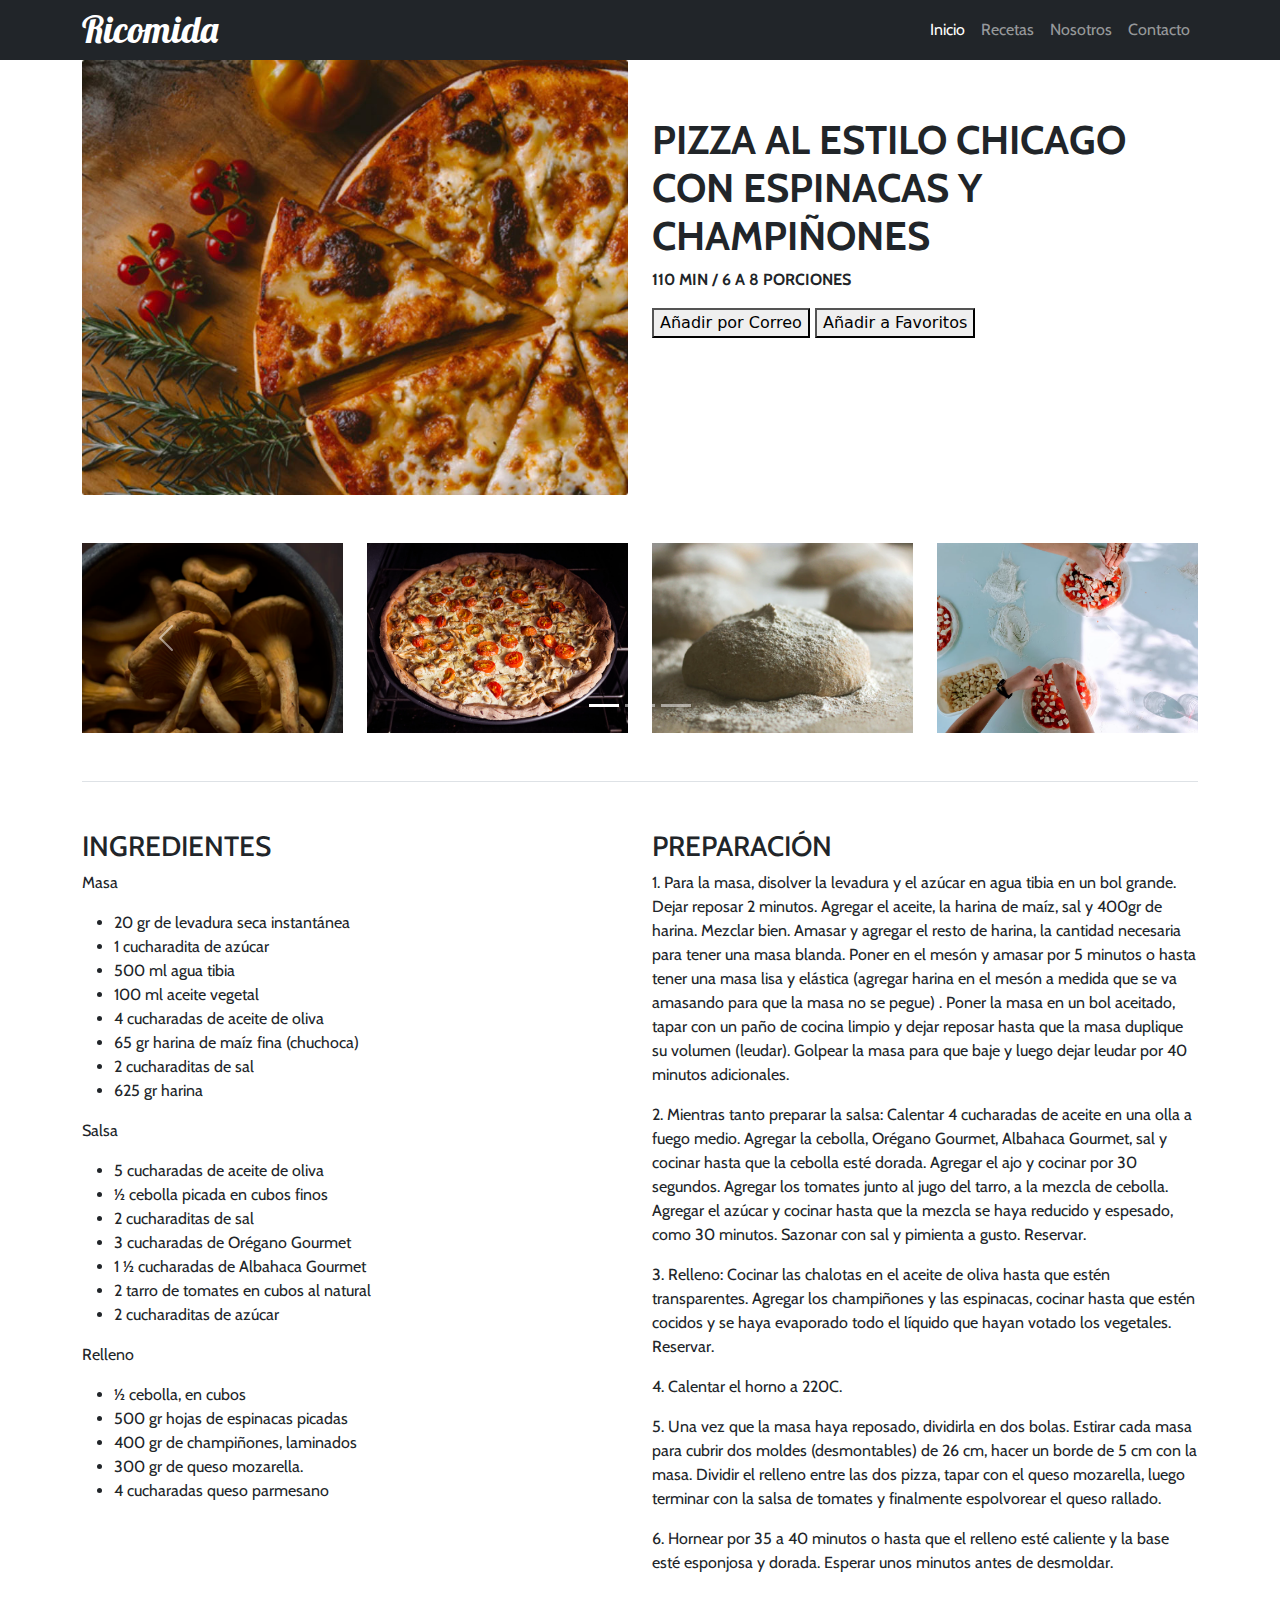
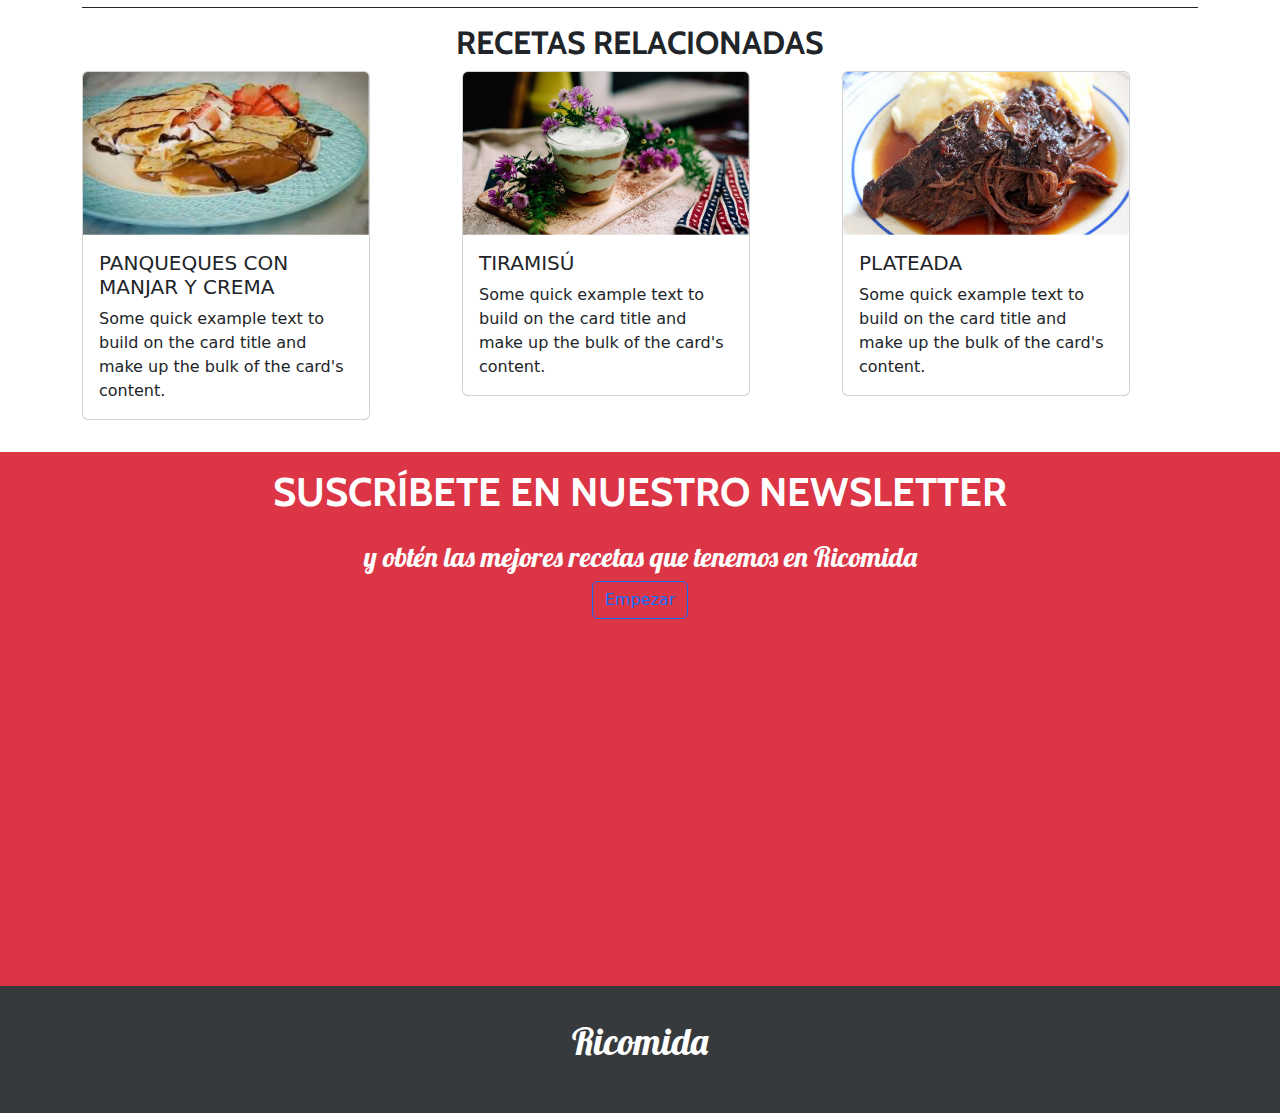
==== commit cf032d90: "Merge branch 'relacionada'" ====
--- a/ricomida.html
+++ b/ricomida.html
@@ -322,12 +322,12 @@
           </div>
         </section>
       </div>
-      <section>
-        <h1 class="cabin-Bold">SUSCRÍBETE EN NUESTRO NEWSLETTER</h1>
-        <h3 class="lobster-regular">
+      <section class="container-fluid bg-danger text-center text-white px-4 newsletter">
+        <h1 class="cabin-Bold pt-3">SUSCRÍBETE EN NUESTRO NEWSLETTER</h1>
+        <h3 class="lobster-regular mx-4 pt-3">
           y obtén las mejores recetas que tenemos en <span>Ricomida</span>
         </h3>
-        <button type="button">Empezar</button>
+        <button class="btn btn-outline-primary" type="button">Empezar</button>
       </section>
     </main>
     <footer>
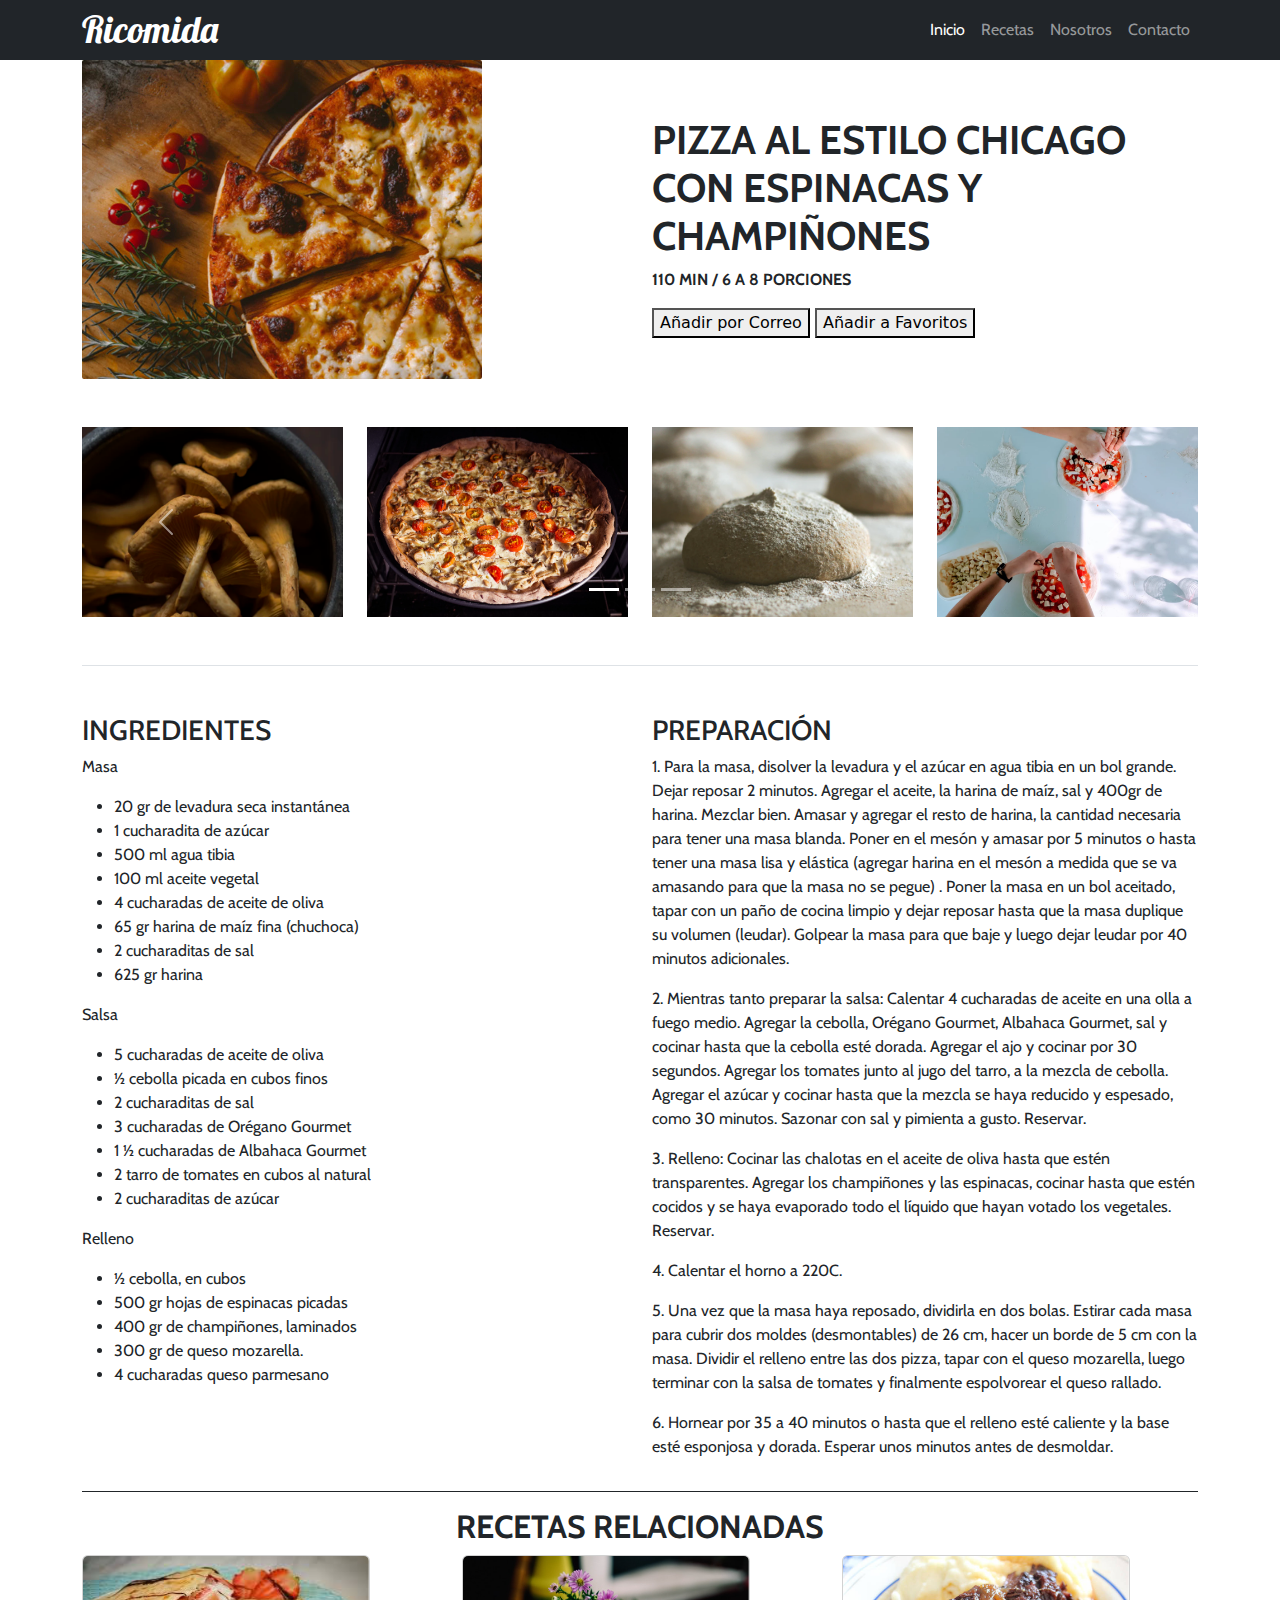
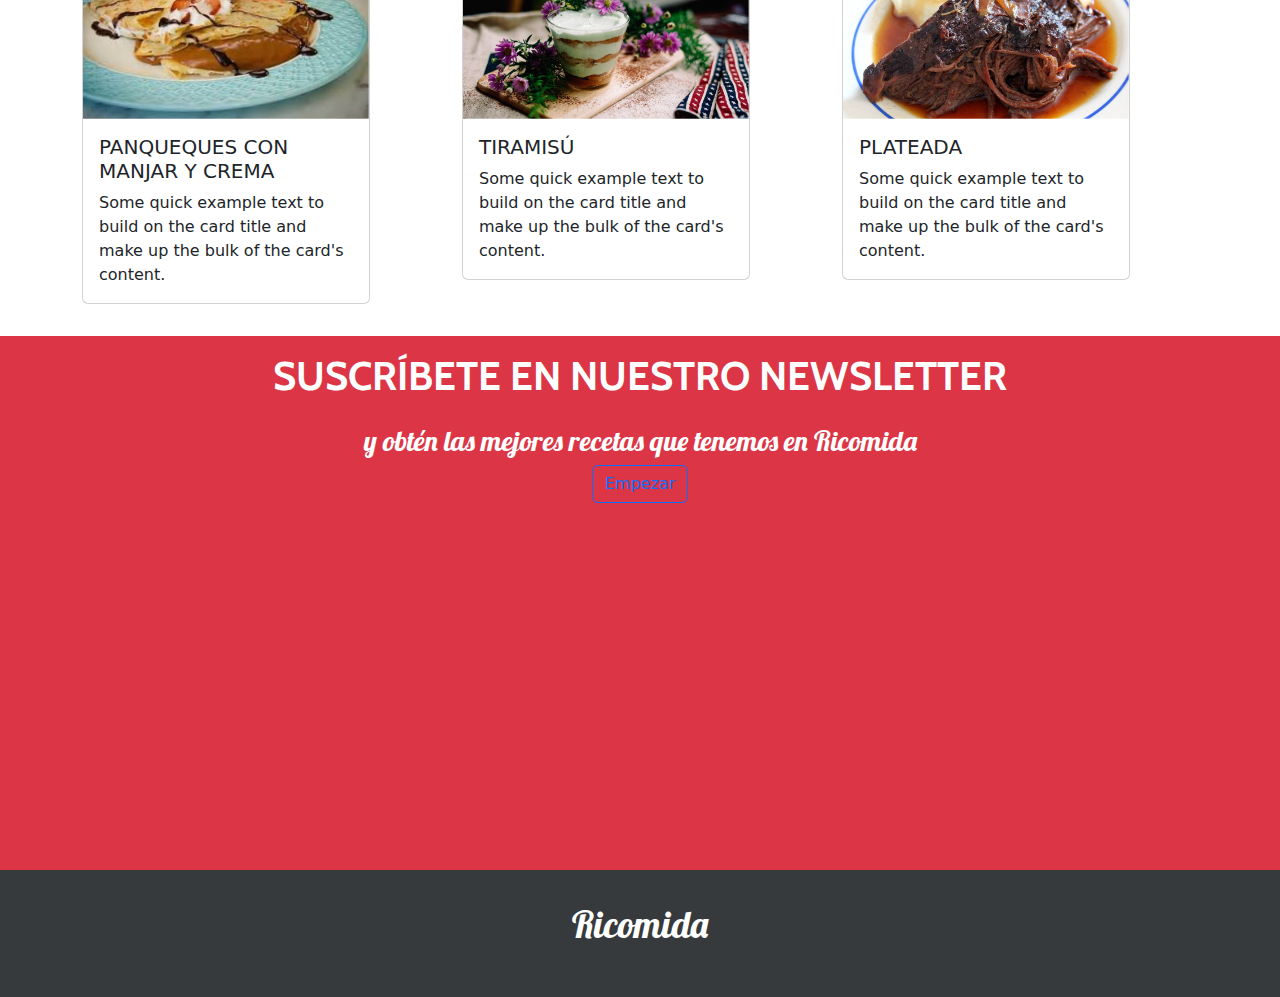
==== commit 6cbcb02c: "Cambio tamaño imagen ppal" ====
--- a/ricomida.html
+++ b/ricomida.html
@@ -51,7 +51,7 @@
       <div class="container">
         <div class="row">
           <div class="col-lg-6 col-xl-6">
-            <img src="./assets/img/principal.jpg" alt="imgen pizza" class="img-fluid"/>
+            <img src="./assets/img/principal.jpg" alt="imgen pizza" class="img-fluid imagen"/>
           </div>
           <div class="col-lg-6 col-xl-6">
             <h2 class="cabin-Bold texto">
--- a/assets/css/ricomida.css
+++ b/assets/css/ricomida.css
@@ -40,6 +40,10 @@
     font-size: 37px;
 }
 
+.imagen {
+    max-width: 400px;
+    max-height: 400px;
+}
 .texto{
     margin-top: 56px;
     font-size: 40px;
